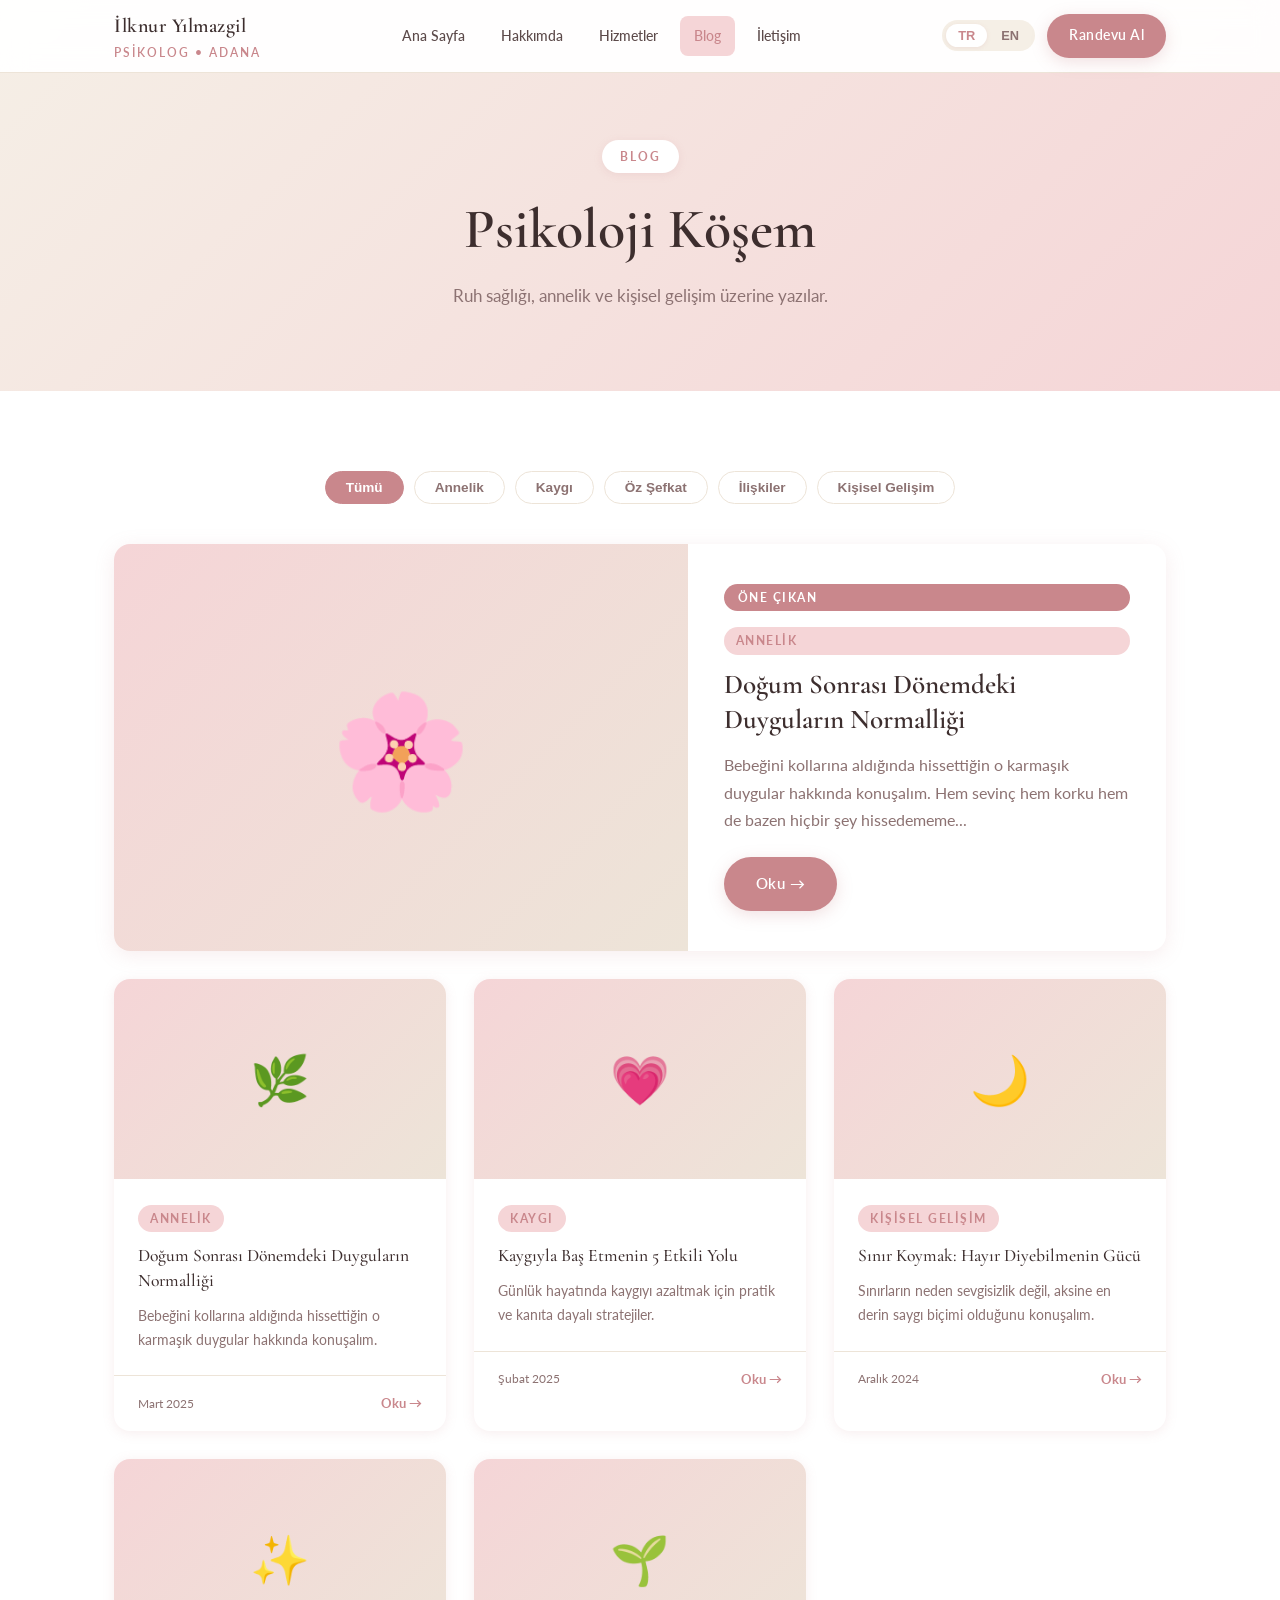
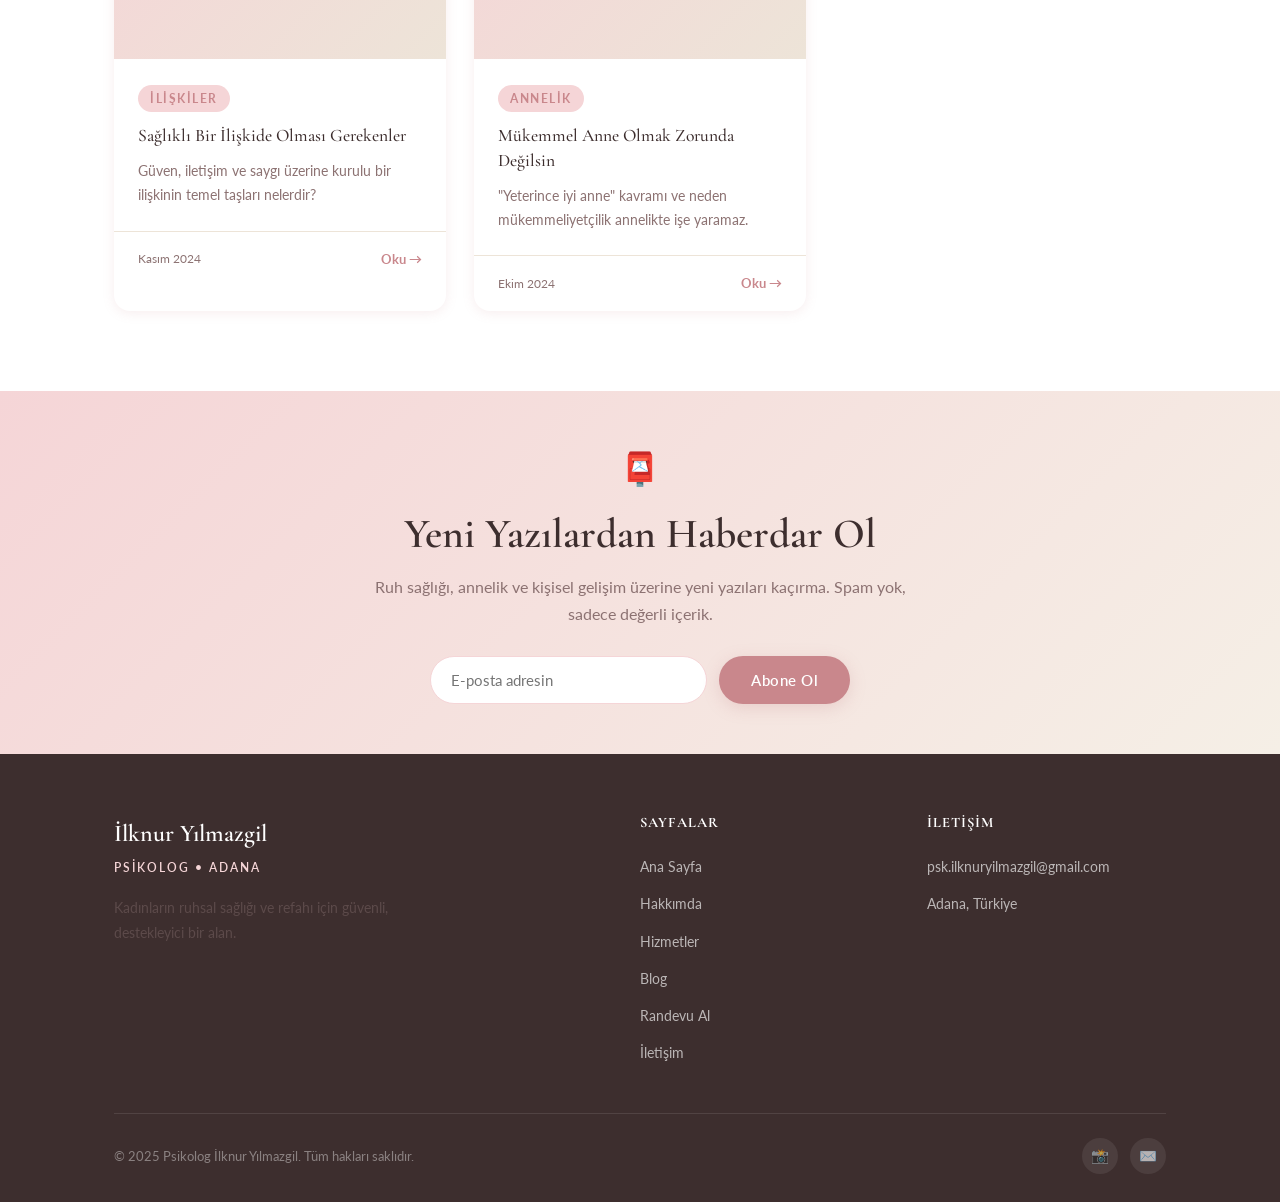
==== blog.html @ fe917eb7 "Initial commit: Psikolog İlknur Yılmazgil website" ====
<!DOCTYPE html>
<html lang="tr">
<head>
  <meta charset="UTF-8" />
  <meta name="viewport" content="width=device-width, initial-scale=1.0" />
  <title>Blog | Psikolog İlknur Yılmazgil</title>
  <meta name="description" content="Ruh sağlığı, annelik ve kişisel gelişim üzerine yazılar. Psikolog İlknur Yılmazgil'in blogu." />
  <link rel="preconnect" href="https://fonts.googleapis.com" />
  <link rel="preconnect" href="https://fonts.gstatic.com" crossorigin />
  <link href="https://fonts.googleapis.com/css2?family=Cormorant+Garamond:wght@400;500;600;700&family=Lato:wght@300;400;700&display=swap" rel="stylesheet" />
  <link rel="stylesheet" href="css/style.css" />
  <style>
    .blog-filters {
      display: flex;
      gap: 10px;
      flex-wrap: wrap;
      margin-bottom: 40px;
      justify-content: center;
    }
    .filter-btn {
      padding: 8px 20px;
      border-radius: 50px;
      border: 1.5px solid var(--cream-dark);
      background: var(--white);
      color: var(--text-light);
      font-size: 0.85rem;
      font-weight: 600;
      cursor: pointer;
      transition: var(--transition);
    }
    .filter-btn:hover, .filter-btn.active {
      background: var(--rose-dark);
      border-color: var(--rose-dark);
      color: var(--white);
    }
    .blog-full-grid {
      display: grid;
      grid-template-columns: repeat(3, 1fr);
      gap: 28px;
    }
    .blog-featured-card {
      grid-column: 1 / -1;
      display: grid;
      grid-template-columns: 1.2fr 1fr;
      background: var(--white);
      border-radius: var(--radius);
      overflow: hidden;
      box-shadow: 0 4px 20px var(--shadow);
      transition: var(--transition);
    }
    .blog-featured-card:hover { transform: translateY(-4px); box-shadow: 0 12px 36px var(--shadow-md); }
    .blog-featured-img {
      background: linear-gradient(135deg, var(--rose-light), var(--cream-dark));
      display: flex; align-items: center; justify-content: center;
      font-size: 7rem;
      min-height: 300px;
    }
    .blog-featured-body {
      padding: 40px 36px;
      display: flex; flex-direction: column; justify-content: center;
    }
    .featured-label {
      display: inline-block;
      background: var(--rose-dark);
      color: var(--white);
      font-size: 0.72rem;
      font-weight: 700;
      letter-spacing: 1.5px;
      text-transform: uppercase;
      padding: 4px 14px;
      border-radius: 50px;
      margin-bottom: 16px;
    }
    .blog-featured-body h2 { font-size: 1.7rem; margin-bottom: 14px; }
    .blog-featured-body p { color: var(--text-light); line-height: 1.7; margin-bottom: 24px; }
    .newsletter-section { background: linear-gradient(135deg, var(--rose-light), var(--cream)); }
    .newsletter-inner { text-align: center; max-width: 560px; margin: 0 auto; }
    .newsletter-inner h2 { margin-bottom: 12px; }
    .newsletter-inner p { color: var(--text-light); margin-bottom: 28px; }
    .newsletter-form { display: flex; gap: 12px; max-width: 420px; margin: 0 auto; }
    .newsletter-form input {
      flex: 1;
      padding: 14px 20px;
      border: 1.5px solid var(--rose-light);
      border-radius: 50px;
      font-family: var(--font-body);
      font-size: 0.95rem;
      outline: none;
      background: var(--white);
    }
    .newsletter-form input:focus { border-color: var(--rose-dark); }
    @media (max-width: 768px) {
      .blog-full-grid { grid-template-columns: 1fr; }
      .blog-featured-card { grid-template-columns: 1fr; }
      .blog-featured-img { min-height: 200px; }
      .newsletter-form { flex-direction: column; }
    }
  </style>
</head>
<body>

  <!-- NAVBAR -->
  <nav class="navbar">
    <div class="container">
      <div class="nav-inner">
        <a href="index.html" class="nav-logo">
          <span class="name">İlknur Yılmazgil</span>
          <span class="title" data-i18n="hero.tag">Psikolog • Adana</span>
        </a>
        <div class="nav-links">
          <a href="index.html" data-i18n="nav.home">Ana Sayfa</a>
          <a href="hakkimda.html" data-i18n="nav.about">Hakkımda</a>
          <a href="hizmetler.html" data-i18n="nav.services">Hizmetler</a>
          <a href="blog.html" data-i18n="nav.blog">Blog</a>
          <a href="iletisim.html" data-i18n="nav.contact">İletişim</a>
        </div>
        <div class="nav-right">
          <div class="lang-toggle">
            <button data-lang="tr" class="active">TR</button>
            <button data-lang="en">EN</button>
          </div>
          <a href="randevu.html" class="btn btn-primary" style="padding: 10px 22px; font-size: 0.85rem;" data-i18n="nav.appointment">Randevu Al</a>
          <button class="hamburger" aria-label="Menu">
            <span></span><span></span><span></span>
          </button>
        </div>
      </div>
    </div>
  </nav>

  <!-- PAGE HERO -->
  <section class="page-hero">
    <div class="container">
      <span class="tag" data-i18n="blog_section.tag">Blog</span>
      <h1 data-i18n="blog_section.h2">Psikoloji Köşem</h1>
      <p data-i18n="blog_section.p">Ruh sağlığı, annelik ve kişisel gelişim üzerine yazılar.</p>
    </div>
  </section>

  <!-- BLOG -->
  <section class="section" style="background: var(--white);">
    <div class="container">
      <!-- Filters -->
      <div class="blog-filters fade-in">
        <button class="filter-btn active">Tümü</button>
        <button class="filter-btn">Annelik</button>
        <button class="filter-btn">Kaygı</button>
        <button class="filter-btn">Öz Şefkat</button>
        <button class="filter-btn">İlişkiler</button>
        <button class="filter-btn">Kişisel Gelişim</button>
      </div>

      <div class="blog-full-grid">

        <!-- Featured post -->
        <div class="blog-featured-card fade-in">
          <div class="blog-featured-img">🌸</div>
          <div class="blog-featured-body">
            <span class="featured-label">Öne Çıkan</span>
            <span class="blog-card-tag" style="display:inline-block;background:var(--rose-light);color:var(--rose-dark);font-size:0.72rem;font-weight:700;letter-spacing:1.5px;text-transform:uppercase;padding:4px 12px;border-radius:50px;margin-bottom:12px;" data-blog-tag>Annelik</span>
            <h2 data-blog-title>Doğum Sonrası Dönemdeki Duyguların Normalliği</h2>
            <p data-blog-excerpt>Bebeğini kollarına aldığında hissettiğin o karmaşık duygular hakkında konuşalım. Hem sevinç hem korku hem de bazen hiçbir şey hissedememe...</p>
            <a href="#" class="btn btn-primary" style="align-self: flex-start;" data-i18n="blog_section.read_more">Oku →</a>
          </div>
        </div>

        <!-- Regular posts -->
        <div class="blog-card fade-in" data-blog-post="1">
          <div class="blog-card-img">🌿</div>
          <div class="blog-card-body">
            <span class="blog-card-tag" data-blog-tag>Kaygı</span>
            <h3 data-blog-title>Kaygıyla Baş Etmenin 5 Etkili Yolu</h3>
            <p data-blog-excerpt>Günlük hayatında kaygıyı azaltmak için pratik ve kanıta dayalı stratejiler.</p>
          </div>
          <div class="blog-card-footer">
            <span class="blog-date" data-blog-date>Şubat 2025</span>
            <a href="#" class="read-more" data-i18n="blog_section.read_more">Oku →</a>
          </div>
        </div>

        <div class="blog-card fade-in" data-blog-post="2">
          <div class="blog-card-img">💗</div>
          <div class="blog-card-body">
            <span class="blog-card-tag" data-blog-tag>Öz Şefkat</span>
            <h3 data-blog-title>Kendine İyi Bakmak Bencillik Değil</h3>
            <p data-blog-excerpt>Neden öz bakım lüks değil, zorunluluktur? Bunu birlikte düşünelim.</p>
          </div>
          <div class="blog-card-footer">
            <span class="blog-date" data-blog-date>Ocak 2025</span>
            <a href="#" class="read-more" data-i18n="blog_section.read_more">Oku →</a>
          </div>
        </div>

        <div class="blog-card fade-in">
          <div class="blog-card-img">🌙</div>
          <div class="blog-card-body">
            <span class="blog-card-tag">Kişisel Gelişim</span>
            <h3>Sınır Koymak: Hayır Diyebilmenin Gücü</h3>
            <p>Sınırların neden sevgisizlik değil, aksine en derin saygı biçimi olduğunu konuşalım.</p>
          </div>
          <div class="blog-card-footer">
            <span class="blog-date">Aralık 2024</span>
            <a href="#" class="read-more">Oku →</a>
          </div>
        </div>

        <div class="blog-card fade-in">
          <div class="blog-card-img">✨</div>
          <div class="blog-card-body">
            <span class="blog-card-tag">İlişkiler</span>
            <h3>Sağlıklı Bir İlişkide Olması Gerekenler</h3>
            <p>Güven, iletişim ve saygı üzerine kurulu bir ilişkinin temel taşları nelerdir?</p>
          </div>
          <div class="blog-card-footer">
            <span class="blog-date">Kasım 2024</span>
            <a href="#" class="read-more">Oku →</a>
          </div>
        </div>

        <div class="blog-card fade-in">
          <div class="blog-card-img">🌱</div>
          <div class="blog-card-body">
            <span class="blog-card-tag">Annelik</span>
            <h3>Mükemmel Anne Olmak Zorunda Değilsin</h3>
            <p>"Yeterince iyi anne" kavramı ve neden mükemmeliyetçilik annelikte işe yaramaz.</p>
          </div>
          <div class="blog-card-footer">
            <span class="blog-date">Ekim 2024</span>
            <a href="#" class="read-more">Oku →</a>
          </div>
        </div>

      </div>
    </div>
  </section>

  <!-- NEWSLETTER -->
  <section class="newsletter-section section-sm">
    <div class="container">
      <div class="newsletter-inner fade-in">
        <span style="font-size: 2rem;">📮</span>
        <h2 style="margin-top: 12px;">Yeni Yazılardan Haberdar Ol</h2>
        <p>Ruh sağlığı, annelik ve kişisel gelişim üzerine yeni yazıları kaçırma. Spam yok, sadece değerli içerik.</p>
        <form class="newsletter-form" onsubmit="return false;">
          <input type="email" placeholder="E-posta adresin" />
          <button type="submit" class="btn btn-primary">Abone Ol</button>
        </form>
      </div>
    </div>
  </section>

  <!-- FOOTER -->
  <footer>
    <div class="container">
      <div class="footer-inner">
        <div class="footer-brand">
          <div class="name">İlknur Yılmazgil</div>
          <div class="title" data-i18n="hero.tag">Psikolog • Adana</div>
          <p data-i18n="footer.desc">Kadınların ruhsal sağlığı ve refahı için güvenli, destekleyici bir alan.</p>
        </div>
        <div class="footer-col">
          <h4 data-i18n="footer.nav_title">Sayfalar</h4>
          <ul>
            <li><a href="index.html" data-i18n="nav.home">Ana Sayfa</a></li>
            <li><a href="hakkimda.html" data-i18n="nav.about">Hakkımda</a></li>
            <li><a href="hizmetler.html" data-i18n="nav.services">Hizmetler</a></li>
            <li><a href="blog.html" data-i18n="nav.blog">Blog</a></li>
            <li><a href="randevu.html" data-i18n="nav.appointment">Randevu Al</a></li>
            <li><a href="iletisim.html" data-i18n="nav.contact">İletişim</a></li>
          </ul>
        </div>
        <div class="footer-col">
          <h4 data-i18n="footer.contact_title">İletişim</h4>
          <ul>
            <li><a href="mailto:psk.ilknuryilmazgil@gmail.com">psk.ilknuryilmazgil@gmail.com</a></li>
            <li><a href="#">Adana, Türkiye</a></li>
          </ul>
        </div>
      </div>
      <div class="footer-bottom">
        <span data-i18n="footer.copy">© 2025 Psikolog İlknur Yılmazgil. Tüm hakları saklıdır.</span>
        <div class="social-links">
          <a href="#" class="social-link" aria-label="Instagram">📸</a>
          <a href="mailto:psk.ilknuryilmazgil@gmail.com" class="social-link" aria-label="Email">✉️</a>
        </div>
      </div>
    </div>
  </footer>

  <script src="js/main.js"></script>
  <script>
    // Filter buttons
    document.querySelectorAll('.filter-btn').forEach(btn => {
      btn.addEventListener('click', () => {
        document.querySelectorAll('.filter-btn').forEach(b => b.classList.remove('active'));
        btn.classList.add('active');
      });
    });
  </script>
</body>
</html>
---- css/style.css ----
/* ===== VARIABLES ===== */
:root {
  --rose: #E8B4B8;
  --rose-dark: #C9878C;
  --rose-light: #F5D5D7;
  --cream: #F5EFE6;
  --cream-dark: #EDE4D8;
  --white: #FFFFFF;
  --text: #5C4A4A;
  --text-light: #8C7272;
  --text-dark: #3D2E2E;
  --shadow: rgba(200, 135, 140, 0.15);
  --shadow-md: rgba(200, 135, 140, 0.25);
  --font-main: 'Cormorant Garamond', 'Georgia', serif;
  --font-body: 'Lato', 'Segoe UI', sans-serif;
  --radius: 16px;
  --radius-sm: 8px;
  --transition: all 0.3s ease;
}

/* ===== RESET ===== */
*, *::before, *::after { box-sizing: border-box; margin: 0; padding: 0; }
html { scroll-behavior: smooth; font-size: 16px; }
body {
  font-family: var(--font-body);
  color: var(--text);
  background: var(--white);
  line-height: 1.7;
}
img { max-width: 100%; display: block; }
a { text-decoration: none; color: inherit; }
ul { list-style: none; }

/* ===== TYPOGRAPHY ===== */
h1, h2, h3, h4 {
  font-family: var(--font-main);
  color: var(--text-dark);
  line-height: 1.3;
}
h1 { font-size: clamp(2.2rem, 5vw, 3.5rem); font-weight: 600; }
h2 { font-size: clamp(1.8rem, 3.5vw, 2.6rem); font-weight: 600; }
h3 { font-size: clamp(1.2rem, 2vw, 1.6rem); font-weight: 500; }
h4 { font-size: 1.1rem; font-weight: 500; }
p { font-size: 1rem; color: var(--text); }

/* ===== LAYOUT ===== */
.container { max-width: 1100px; margin: 0 auto; padding: 0 24px; }
.section { padding: 80px 0; }
.section-sm { padding: 50px 0; }

/* ===== BUTTONS ===== */
.btn {
  display: inline-block;
  padding: 14px 32px;
  border-radius: 50px;
  font-family: var(--font-body);
  font-size: 0.95rem;
  font-weight: 600;
  letter-spacing: 0.5px;
  cursor: pointer;
  transition: var(--transition);
  border: none;
}
.btn-primary {
  background: var(--rose-dark);
  color: var(--white);
  box-shadow: 0 4px 16px var(--shadow-md);
}
.btn-primary:hover {
  background: var(--text-dark);
  transform: translateY(-2px);
  box-shadow: 0 8px 24px var(--shadow-md);
}
.btn-outline {
  background: transparent;
  color: var(--rose-dark);
  border: 2px solid var(--rose-dark);
}
.btn-outline:hover {
  background: var(--rose-dark);
  color: var(--white);
  transform: translateY(-2px);
}

/* ===== SECTION HEADER ===== */
.section-header { text-align: center; margin-bottom: 56px; }
.section-header .tag {
  display: inline-block;
  background: var(--rose-light);
  color: var(--rose-dark);
  font-size: 0.8rem;
  font-weight: 700;
  letter-spacing: 2px;
  text-transform: uppercase;
  padding: 6px 18px;
  border-radius: 50px;
  margin-bottom: 16px;
}
.section-header h2 { margin-bottom: 16px; }
.section-header p { max-width: 580px; margin: 0 auto; color: var(--text-light); font-size: 1.05rem; }
.divider {
  width: 60px;
  height: 3px;
  background: linear-gradient(90deg, var(--rose), var(--rose-dark));
  border-radius: 2px;
  margin: 16px auto 0;
}

/* ===== NAVBAR ===== */
.navbar {
  position: fixed;
  top: 0; left: 0; right: 0;
  z-index: 1000;
  background: rgba(255, 255, 255, 0.95);
  backdrop-filter: blur(12px);
  -webkit-backdrop-filter: blur(12px);
  border-bottom: 1px solid var(--cream-dark);
  transition: var(--transition);
}
.navbar.scrolled {
  box-shadow: 0 2px 20px var(--shadow);
}
.nav-inner {
  display: flex;
  align-items: center;
  justify-content: space-between;
  height: 72px;
}
.nav-logo {
  display: flex;
  flex-direction: column;
}
.nav-logo .name {
  font-family: var(--font-main);
  font-size: 1.25rem;
  font-weight: 600;
  color: var(--text-dark);
  letter-spacing: 0.5px;
}
.nav-logo .title {
  font-size: 0.72rem;
  color: var(--rose-dark);
  letter-spacing: 2px;
  text-transform: uppercase;
  font-weight: 600;
}
.nav-links {
  display: flex;
  align-items: center;
  gap: 8px;
}
.nav-links a {
  padding: 8px 14px;
  font-size: 0.9rem;
  font-weight: 500;
  color: var(--text);
  border-radius: var(--radius-sm);
  transition: var(--transition);
}
.nav-links a:hover, .nav-links a.active {
  color: var(--rose-dark);
  background: var(--rose-light);
}
.nav-right {
  display: flex;
  align-items: center;
  gap: 12px;
}
.lang-toggle {
  display: flex;
  background: var(--cream);
  border-radius: 50px;
  padding: 4px;
  gap: 2px;
}
.lang-toggle button {
  background: none;
  border: none;
  padding: 4px 12px;
  border-radius: 50px;
  font-size: 0.8rem;
  font-weight: 700;
  cursor: pointer;
  color: var(--text-light);
  transition: var(--transition);
}
.lang-toggle button.active {
  background: var(--white);
  color: var(--rose-dark);
  box-shadow: 0 1px 4px var(--shadow);
}
.hamburger {
  display: none;
  flex-direction: column;
  gap: 5px;
  cursor: pointer;
  padding: 6px;
  background: none;
  border: none;
}
.hamburger span {
  display: block;
  width: 24px;
  height: 2px;
  background: var(--text);
  border-radius: 2px;
  transition: var(--transition);
}

/* ===== HERO ===== */
.hero {
  min-height: 100vh;
  background: linear-gradient(135deg, var(--cream) 0%, var(--white) 50%, var(--rose-light) 100%);
  display: flex;
  align-items: center;
  padding-top: 72px;
  position: relative;
  overflow: hidden;
}
.hero::before {
  content: '';
  position: absolute;
  top: -100px; right: -100px;
  width: 500px; height: 500px;
  background: radial-gradient(circle, var(--rose-light) 0%, transparent 70%);
  opacity: 0.5;
}
.hero::after {
  content: '';
  position: absolute;
  bottom: -80px; left: -80px;
  width: 350px; height: 350px;
  background: radial-gradient(circle, var(--cream-dark) 0%, transparent 70%);
  opacity: 0.6;
}
.hero-inner {
  display: grid;
  grid-template-columns: 1fr 1fr;
  gap: 60px;
  align-items: center;
  position: relative;
  z-index: 1;
  padding: 80px 0;
}
.hero-content { }
.hero-tag {
  display: inline-flex;
  align-items: center;
  gap: 8px;
  background: var(--white);
  border: 1px solid var(--rose-light);
  padding: 8px 18px;
  border-radius: 50px;
  font-size: 0.82rem;
  font-weight: 600;
  color: var(--rose-dark);
  margin-bottom: 24px;
  box-shadow: 0 2px 8px var(--shadow);
}
.hero-tag::before {
  content: '✦';
  font-size: 10px;
}
.hero h1 {
  margin-bottom: 20px;
  color: var(--text-dark);
}
.hero h1 span { color: var(--rose-dark); }
.hero p {
  font-size: 1.1rem;
  color: var(--text-light);
  margin-bottom: 36px;
  max-width: 480px;
  line-height: 1.8;
}
.hero-buttons { display: flex; gap: 16px; flex-wrap: wrap; }
.hero-stats {
  display: flex;
  gap: 32px;
  margin-top: 48px;
  padding-top: 32px;
  border-top: 1px solid var(--rose-light);
}
.stat { }
.stat-number {
  font-family: var(--font-main);
  font-size: 2rem;
  font-weight: 700;
  color: var(--rose-dark);
  line-height: 1;
}
.stat-label {
  font-size: 0.8rem;
  color: var(--text-light);
  margin-top: 4px;
}
.hero-image {
  position: relative;
}
.hero-image-frame {
  width: 100%;
  aspect-ratio: 4/5;
  background: linear-gradient(145deg, var(--rose-light), var(--cream-dark));
  border-radius: 40% 60% 60% 40% / 50% 40% 60% 50%;
  overflow: hidden;
  box-shadow: 0 20px 60px var(--shadow-md);
  position: relative;
}
.hero-image-frame img {
  width: 100%;
  height: 100%;
  object-fit: cover;
}
.hero-image-frame .placeholder-img {
  width: 100%;
  height: 100%;
  display: flex;
  align-items: center;
  justify-content: center;
  background: linear-gradient(145deg, var(--rose-light) 0%, var(--cream) 100%);
}
.hero-image-frame .placeholder-img span {
  font-size: 6rem;
  opacity: 0.4;
}
.hero-badge {
  position: absolute;
  bottom: 24px;
  left: -20px;
  background: var(--white);
  border-radius: var(--radius);
  padding: 16px 20px;
  box-shadow: 0 8px 32px var(--shadow-md);
  display: flex;
  align-items: center;
  gap: 12px;
  min-width: 200px;
}
.hero-badge-icon {
  width: 44px;
  height: 44px;
  background: var(--rose-light);
  border-radius: 50%;
  display: flex;
  align-items: center;
  justify-content: center;
  font-size: 1.3rem;
  flex-shrink: 0;
}
.hero-badge-text .label {
  font-size: 0.72rem;
  color: var(--text-light);
  text-transform: uppercase;
  letter-spacing: 1px;
}
.hero-badge-text .value {
  font-weight: 700;
  color: var(--text-dark);
  font-size: 0.9rem;
}

/* ===== ABOUT PREVIEW ===== */
.about-preview {
  background: var(--cream);
}
.about-preview-inner {
  display: grid;
  grid-template-columns: 1fr 1fr;
  gap: 80px;
  align-items: center;
}
.about-img-wrap {
  position: relative;
}
.about-img-main {
  width: 100%;
  aspect-ratio: 3/4;
  border-radius: 32px;
  overflow: hidden;
  background: linear-gradient(145deg, var(--rose-light), var(--cream-dark));
  box-shadow: 0 16px 48px var(--shadow-md);
}
.about-img-main img {
  width: 100%; height: 100%;
  object-fit: cover;
}
.about-img-main .placeholder-img {
  width: 100%; height: 100%;
  display: flex; align-items: center; justify-content: center;
  font-size: 5rem; opacity: 0.3;
}
.about-img-badge {
  position: absolute;
  top: 24px; right: -20px;
  background: var(--white);
  padding: 20px 24px;
  border-radius: var(--radius);
  box-shadow: 0 8px 32px var(--shadow-md);
  text-align: center;
}
.about-img-badge .number {
  font-family: var(--font-main);
  font-size: 2.2rem;
  font-weight: 700;
  color: var(--rose-dark);
  line-height: 1;
}
.about-img-badge .text {
  font-size: 0.78rem;
  color: var(--text-light);
  max-width: 80px;
  line-height: 1.3;
  margin-top: 4px;
}
.about-content .tag {
  display: inline-block;
  background: var(--rose-light);
  color: var(--rose-dark);
  font-size: 0.78rem;
  font-weight: 700;
  letter-spacing: 2px;
  text-transform: uppercase;
  padding: 6px 16px;
  border-radius: 50px;
  margin-bottom: 16px;
}
.about-content h2 { margin-bottom: 20px; }
.about-content p { color: var(--text-light); line-height: 1.9; margin-bottom: 16px; }
.about-values {
  display: grid;
  grid-template-columns: 1fr 1fr;
  gap: 16px;
  margin: 32px 0;
}
.value-item {
  display: flex;
  align-items: flex-start;
  gap: 12px;
}
.value-icon {
  width: 40px; height: 40px;
  background: var(--rose-light);
  border-radius: var(--radius-sm);
  display: flex; align-items: center; justify-content: center;
  font-size: 1.1rem;
  flex-shrink: 0;
}
.value-text .vtitle {
  font-weight: 700;
  font-size: 0.9rem;
  color: var(--text-dark);
}
.value-text .vdesc {
  font-size: 0.82rem;
  color: var(--text-light);
  margin-top: 2px;
}

/* ===== SERVICES ===== */
.services { background: var(--white); }
.services-grid {
  display: grid;
  grid-template-columns: repeat(3, 1fr);
  gap: 24px;
}
.service-card {
  background: var(--cream);
  border-radius: var(--radius);
  padding: 36px 28px;
  border: 1px solid transparent;
  transition: var(--transition);
  position: relative;
  overflow: hidden;
}
.service-card::before {
  content: '';
  position: absolute;
  top: 0; left: 0; right: 0;
  height: 4px;
  background: linear-gradient(90deg, var(--rose), var(--rose-dark));
  transform: scaleX(0);
  transition: var(--transition);
}
.service-card:hover {
  transform: translateY(-6px);
  box-shadow: 0 16px 48px var(--shadow-md);
  border-color: var(--rose-light);
  background: var(--white);
}
.service-card:hover::before { transform: scaleX(1); }
.service-icon {
  width: 60px; height: 60px;
  background: var(--rose-light);
  border-radius: var(--radius);
  display: flex; align-items: center; justify-content: center;
  font-size: 1.6rem;
  margin-bottom: 20px;
}
.service-card h3 { font-size: 1.25rem; margin-bottom: 12px; }
.service-card p { font-size: 0.9rem; color: var(--text-light); line-height: 1.7; }
.service-link {
  display: inline-flex;
  align-items: center;
  gap: 6px;
  color: var(--rose-dark);
  font-size: 0.88rem;
  font-weight: 700;
  margin-top: 20px;
  transition: var(--transition);
}
.service-link:hover { gap: 10px; }

/* ===== APPROACH ===== */
.approach {
  background: linear-gradient(135deg, var(--text-dark) 0%, #6B4E4E 100%);
  color: var(--white);
  position: relative;
  overflow: hidden;
}
.approach::before {
  content: '';
  position: absolute;
  top: 0; right: 0;
  width: 400px; height: 400px;
  background: radial-gradient(circle, rgba(232, 180, 184, 0.15) 0%, transparent 70%);
}
.approach .section-header .tag { background: rgba(232,180,184,0.2); color: var(--rose-light); }
.approach .section-header h2 { color: var(--white); }
.approach .section-header p { color: rgba(255,255,255,0.7); }
.approach .divider { background: linear-gradient(90deg, var(--rose-light), var(--rose)); }
.steps-grid {
  display: grid;
  grid-template-columns: repeat(4, 1fr);
  gap: 32px;
  position: relative;
  z-index: 1;
}
.step-item { text-align: center; }
.step-number {
  width: 64px; height: 64px;
  background: rgba(232,180,184,0.15);
  border: 2px solid rgba(232,180,184,0.3);
  border-radius: 50%;
  display: flex; align-items: center; justify-content: center;
  font-family: var(--font-main);
  font-size: 1.5rem;
  font-weight: 700;
  color: var(--rose-light);
  margin: 0 auto 20px;
}
.step-item h4 { color: var(--white); margin-bottom: 10px; font-size: 1rem; }
.step-item p { font-size: 0.88rem; color: rgba(255,255,255,0.65); line-height: 1.7; }

/* ===== BLOG ===== */
.blog { background: var(--cream); }
.blog-grid {
  display: grid;
  grid-template-columns: repeat(3, 1fr);
  gap: 28px;
}
.blog-card {
  background: var(--white);
  border-radius: var(--radius);
  overflow: hidden;
  transition: var(--transition);
  box-shadow: 0 2px 12px var(--shadow);
}
.blog-card:hover {
  transform: translateY(-4px);
  box-shadow: 0 12px 36px var(--shadow-md);
}
.blog-card-img {
  height: 200px;
  background: linear-gradient(135deg, var(--rose-light), var(--cream-dark));
  display: flex; align-items: center; justify-content: center;
  font-size: 3rem;
  overflow: hidden;
}
.blog-card-img img { width: 100%; height: 100%; object-fit: cover; }
.blog-card-body { padding: 24px; }
.blog-card-tag {
  display: inline-block;
  background: var(--rose-light);
  color: var(--rose-dark);
  font-size: 0.72rem;
  font-weight: 700;
  letter-spacing: 1.5px;
  text-transform: uppercase;
  padding: 4px 12px;
  border-radius: 50px;
  margin-bottom: 12px;
}
.blog-card h3 { font-size: 1.1rem; margin-bottom: 10px; line-height: 1.4; }
.blog-card p { font-size: 0.88rem; color: var(--text-light); line-height: 1.7; }
.blog-card-footer {
  padding: 16px 24px;
  border-top: 1px solid var(--cream-dark);
  display: flex;
  align-items: center;
  justify-content: space-between;
}
.blog-date { font-size: 0.78rem; color: var(--text-light); }
.read-more {
  font-size: 0.82rem;
  font-weight: 700;
  color: var(--rose-dark);
  display: flex; align-items: center; gap: 4px;
  transition: var(--transition);
}
.read-more:hover { gap: 8px; }

/* ===== CTA ===== */
.cta-section {
  background: var(--white);
  padding: 80px 0;
}
.cta-inner {
  background: linear-gradient(135deg, var(--rose-light) 0%, var(--cream) 100%);
  border-radius: 32px;
  padding: 64px 60px;
  text-align: center;
  position: relative;
  overflow: hidden;
}
.cta-inner::before {
  content: '✦';
  position: absolute;
  top: 20px; right: 40px;
  font-size: 4rem;
  color: var(--rose);
  opacity: 0.3;
}
.cta-inner::after {
  content: '✦';
  position: absolute;
  bottom: 20px; left: 40px;
  font-size: 2.5rem;
  color: var(--rose);
  opacity: 0.2;
}
.cta-inner .tag {
  display: inline-block;
  background: var(--white);
  color: var(--rose-dark);
  font-size: 0.78rem;
  font-weight: 700;
  letter-spacing: 2px;
  text-transform: uppercase;
  padding: 6px 18px;
  border-radius: 50px;
  margin-bottom: 20px;
}
.cta-inner h2 { margin-bottom: 16px; }
.cta-inner p { max-width: 520px; margin: 0 auto 36px; color: var(--text-light); font-size: 1.05rem; }
.cta-buttons { display: flex; gap: 16px; justify-content: center; flex-wrap: wrap; }

/* ===== CONTACT ===== */
.contact { background: var(--cream); }
.contact-inner {
  display: grid;
  grid-template-columns: 1fr 1.5fr;
  gap: 60px;
  align-items: start;
}
.contact-info h2 { margin-bottom: 16px; }
.contact-info p { color: var(--text-light); margin-bottom: 32px; line-height: 1.8; }
.contact-items { display: flex; flex-direction: column; gap: 20px; }
.contact-item {
  display: flex;
  align-items: center;
  gap: 16px;
}
.contact-item-icon {
  width: 48px; height: 48px;
  background: var(--rose-light);
  border-radius: var(--radius-sm);
  display: flex; align-items: center; justify-content: center;
  font-size: 1.2rem;
  flex-shrink: 0;
}
.contact-item-text .label {
  font-size: 0.75rem;
  text-transform: uppercase;
  letter-spacing: 1.5px;
  color: var(--text-light);
  font-weight: 600;
}
.contact-item-text .value {
  font-weight: 600;
  color: var(--text-dark);
  font-size: 0.95rem;
}
.contact-form {
  background: var(--white);
  border-radius: var(--radius);
  padding: 40px;
  box-shadow: 0 4px 24px var(--shadow);
}
.form-group { margin-bottom: 20px; }
.form-group label {
  display: block;
  font-size: 0.85rem;
  font-weight: 600;
  color: var(--text-dark);
  margin-bottom: 8px;
}
.form-group input,
.form-group textarea,
.form-group select {
  width: 100%;
  padding: 14px 18px;
  border: 1.5px solid var(--cream-dark);
  border-radius: var(--radius-sm);
  font-family: var(--font-body);
  font-size: 0.95rem;
  color: var(--text);
  background: var(--cream);
  transition: var(--transition);
  outline: none;
}
.form-group input:focus,
.form-group textarea:focus,
.form-group select:focus {
  border-color: var(--rose-dark);
  background: var(--white);
  box-shadow: 0 0 0 4px var(--rose-light);
}
.form-group textarea { resize: vertical; min-height: 120px; }
.form-row { display: grid; grid-template-columns: 1fr 1fr; gap: 16px; }

/* ===== FOOTER ===== */
footer {
  background: var(--text-dark);
  color: rgba(255,255,255,0.8);
  padding: 60px 0 28px;
}
.footer-inner {
  display: grid;
  grid-template-columns: 2fr 1fr 1fr;
  gap: 48px;
  margin-bottom: 48px;
}
.footer-brand .name {
  font-family: var(--font-main);
  font-size: 1.5rem;
  color: var(--white);
  font-weight: 600;
  margin-bottom: 4px;
}
.footer-brand .title {
  font-size: 0.75rem;
  color: var(--rose-light);
  letter-spacing: 2px;
  text-transform: uppercase;
  font-weight: 600;
  margin-bottom: 16px;
}
.footer-brand p { font-size: 0.88rem; line-height: 1.8; max-width: 280px; }
.footer-col h4 {
  color: var(--white);
  font-size: 0.9rem;
  font-weight: 700;
  letter-spacing: 1px;
  text-transform: uppercase;
  margin-bottom: 20px;
}
.footer-col ul { display: flex; flex-direction: column; gap: 10px; }
.footer-col ul li a {
  font-size: 0.88rem;
  color: rgba(255,255,255,0.65);
  transition: var(--transition);
}
.footer-col ul li a:hover { color: var(--rose-light); }
.footer-bottom {
  padding-top: 24px;
  border-top: 1px solid rgba(255,255,255,0.1);
  display: flex;
  align-items: center;
  justify-content: space-between;
  font-size: 0.82rem;
  color: rgba(255,255,255,0.4);
}
.social-links { display: flex; gap: 12px; }
.social-link {
  width: 36px; height: 36px;
  background: rgba(255,255,255,0.08);
  border-radius: 50%;
  display: flex; align-items: center; justify-content: center;
  font-size: 0.9rem;
  color: rgba(255,255,255,0.6);
  transition: var(--transition);
}
.social-link:hover {
  background: var(--rose-dark);
  color: var(--white);
}

/* ===== PAGE HERO ===== */
.page-hero {
  padding: 140px 0 80px;
  background: linear-gradient(135deg, var(--cream) 0%, var(--rose-light) 100%);
  text-align: center;
}
.page-hero .tag {
  display: inline-block;
  background: var(--white);
  color: var(--rose-dark);
  font-size: 0.78rem;
  font-weight: 700;
  letter-spacing: 2px;
  text-transform: uppercase;
  padding: 6px 18px;
  border-radius: 50px;
  margin-bottom: 20px;
  box-shadow: 0 2px 8px var(--shadow);
}
.page-hero h1 { margin-bottom: 16px; }
.page-hero p { max-width: 560px; margin: 0 auto; color: var(--text-light); font-size: 1.05rem; }

/* ===== SPECIALTIES ===== */
.specialties-grid {
  display: grid;
  grid-template-columns: repeat(3, 1fr);
  gap: 24px;
}
.specialty-card {
  background: var(--white);
  border: 1px solid var(--cream-dark);
  border-radius: var(--radius);
  padding: 32px 28px;
  transition: var(--transition);
}
.specialty-card:hover {
  border-color: var(--rose);
  box-shadow: 0 8px 32px var(--shadow);
  transform: translateY(-4px);
}
.specialty-icon {
  font-size: 2.5rem;
  margin-bottom: 16px;
}
.specialty-card h3 { margin-bottom: 10px; font-size: 1.1rem; }
.specialty-card p { font-size: 0.88rem; color: var(--text-light); line-height: 1.7; }

/* ===== APPOINTMENT PAGE ===== */
.calendly-section { background: var(--cream); }
.calendly-wrap {
  background: var(--white);
  border-radius: var(--radius);
  overflow: hidden;
  box-shadow: 0 4px 24px var(--shadow);
  min-height: 700px;
  display: flex;
  align-items: center;
  justify-content: center;
}
.calendly-placeholder {
  text-align: center;
  padding: 60px 40px;
}
.calendly-placeholder .icon { font-size: 4rem; margin-bottom: 20px; }
.calendly-placeholder h3 { margin-bottom: 12px; }
.calendly-placeholder p { color: var(--text-light); max-width: 400px; margin: 0 auto 28px; }

/* ===== BLOG PAGE ===== */
.blog-page { background: var(--white); }
.blog-page .blog-grid { grid-template-columns: repeat(2, 1fr); gap: 32px; }
.blog-featured {
  grid-column: 1 / -1;
}
.blog-featured .blog-card {
  display: grid;
  grid-template-columns: 1fr 1fr;
}
.blog-featured .blog-card-img { height: auto; min-height: 280px; }

/* ===== ANIMATIONS ===== */
@keyframes fadeInUp {
  from { opacity: 0; transform: translateY(30px); }
  to { opacity: 1; transform: translateY(0); }
}
.fade-in {
  opacity: 0;
  transform: translateY(30px);
  transition: opacity 0.6s ease, transform 0.6s ease;
}
.fade-in.visible {
  opacity: 1;
  transform: translateY(0);
}

/* ===== MOBILE NAV ===== */
@media (max-width: 768px) {
  .nav-links {
    position: fixed;
    top: 72px; left: 0; right: 0;
    background: var(--white);
    flex-direction: column;
    padding: 20px 24px;
    border-bottom: 1px solid var(--cream-dark);
    box-shadow: 0 8px 24px var(--shadow);
    transform: translateY(-120%);
    opacity: 0;
    transition: var(--transition);
    pointer-events: none;
    z-index: 999;
  }
  .nav-links.open {
    transform: translateY(0);
    opacity: 1;
    pointer-events: all;
  }
  .nav-links a { padding: 12px 16px; font-size: 1rem; }
  .hamburger { display: flex; }
  .hero-inner { grid-template-columns: 1fr; gap: 40px; text-align: center; }
  .hero-image { order: -1; max-width: 320px; margin: 0 auto; }
  .hero-badge { left: 0; right: 0; margin: 0 auto; width: fit-content; }
  .hero p { margin: 0 auto 36px; }
  .hero-buttons { justify-content: center; }
  .hero-stats { justify-content: center; }
  .about-preview-inner { grid-template-columns: 1fr; }
  .about-img-wrap { max-width: 400px; margin: 0 auto; }
  .services-grid { grid-template-columns: 1fr; }
  .steps-grid { grid-template-columns: 1fr 1fr; }
  .blog-grid { grid-template-columns: 1fr; }
  .contact-inner { grid-template-columns: 1fr; }
  .footer-inner { grid-template-columns: 1fr; gap: 32px; }
  .footer-bottom { flex-direction: column; gap: 12px; text-align: center; }
  .specialties-grid { grid-template-columns: 1fr 1fr; }
  .cta-inner { padding: 40px 24px; }
  .blog-featured .blog-card { grid-template-columns: 1fr; }
}
@media (max-width: 480px) {
  .steps-grid { grid-template-columns: 1fr; }
  .specialties-grid { grid-template-columns: 1fr; }
  .about-values { grid-template-columns: 1fr; }
  .form-row { grid-template-columns: 1fr; }
  .hero-stats { flex-direction: column; gap: 16px; }
}
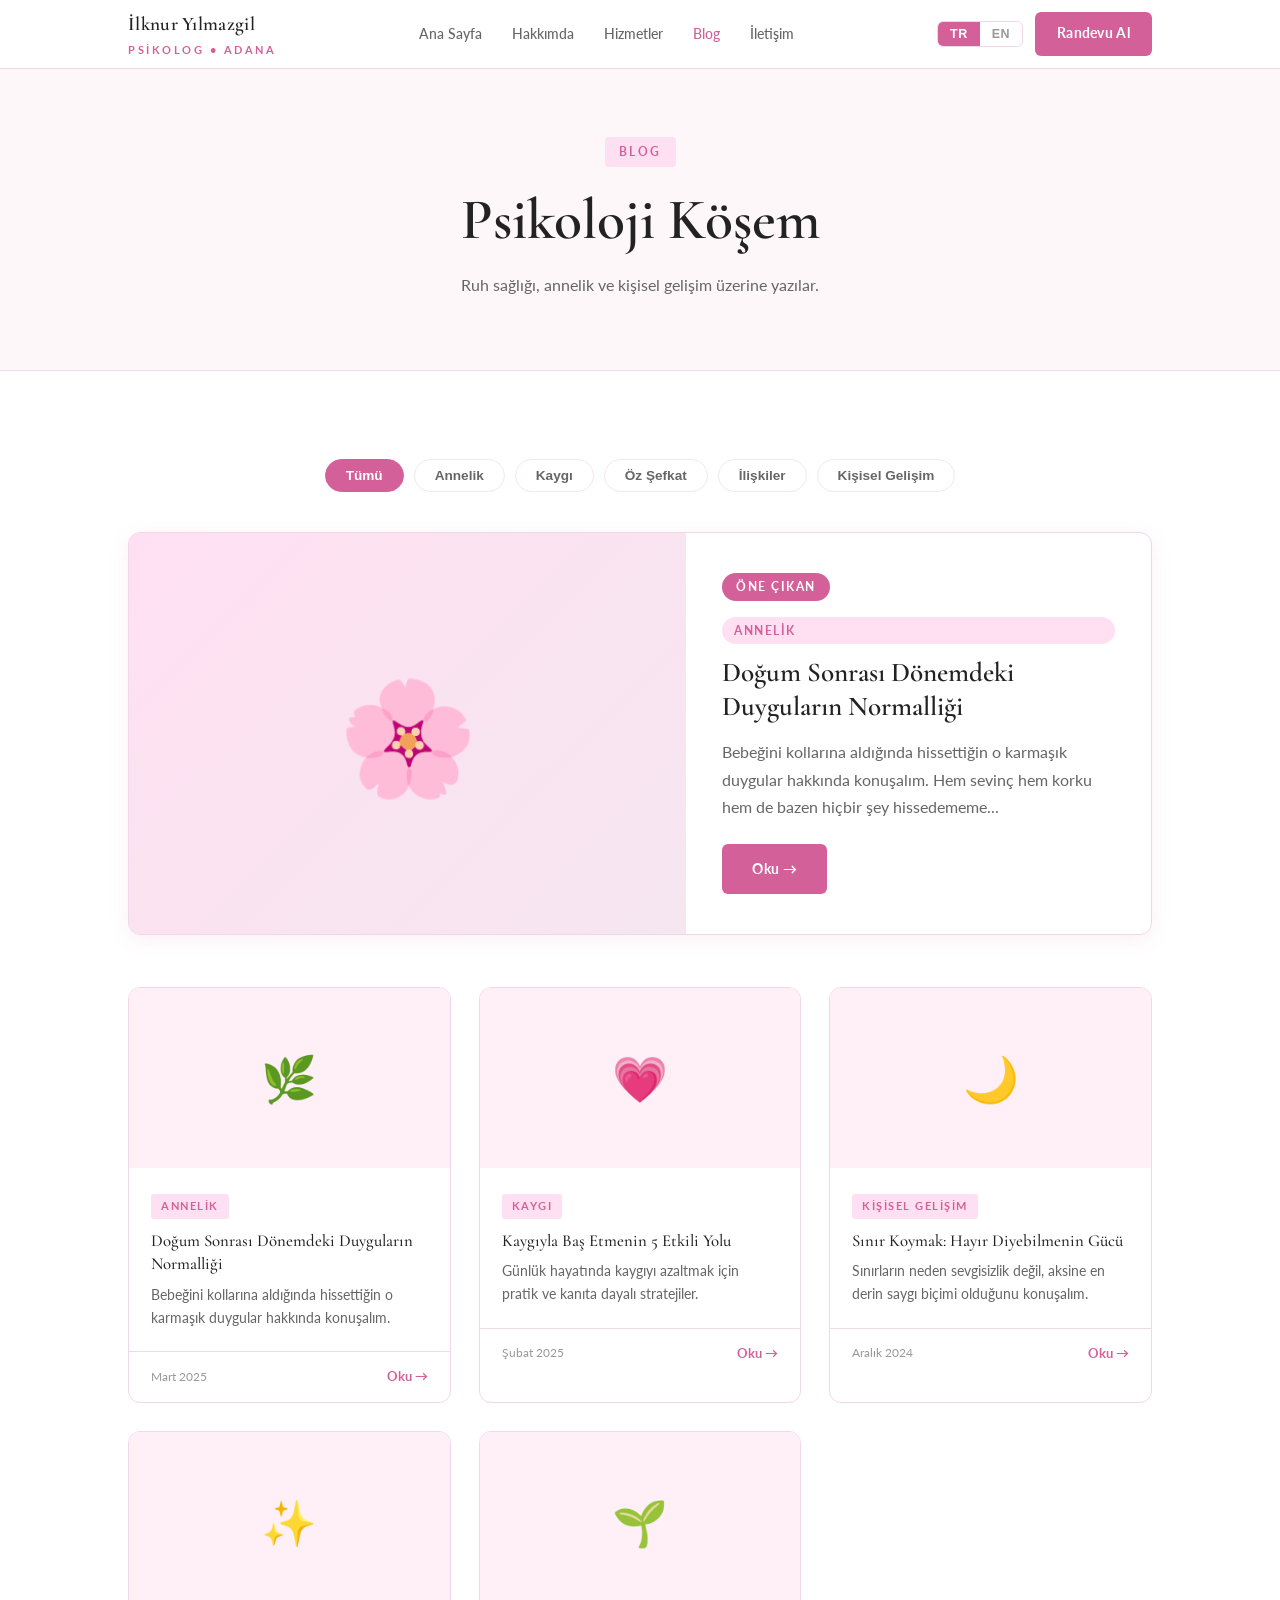
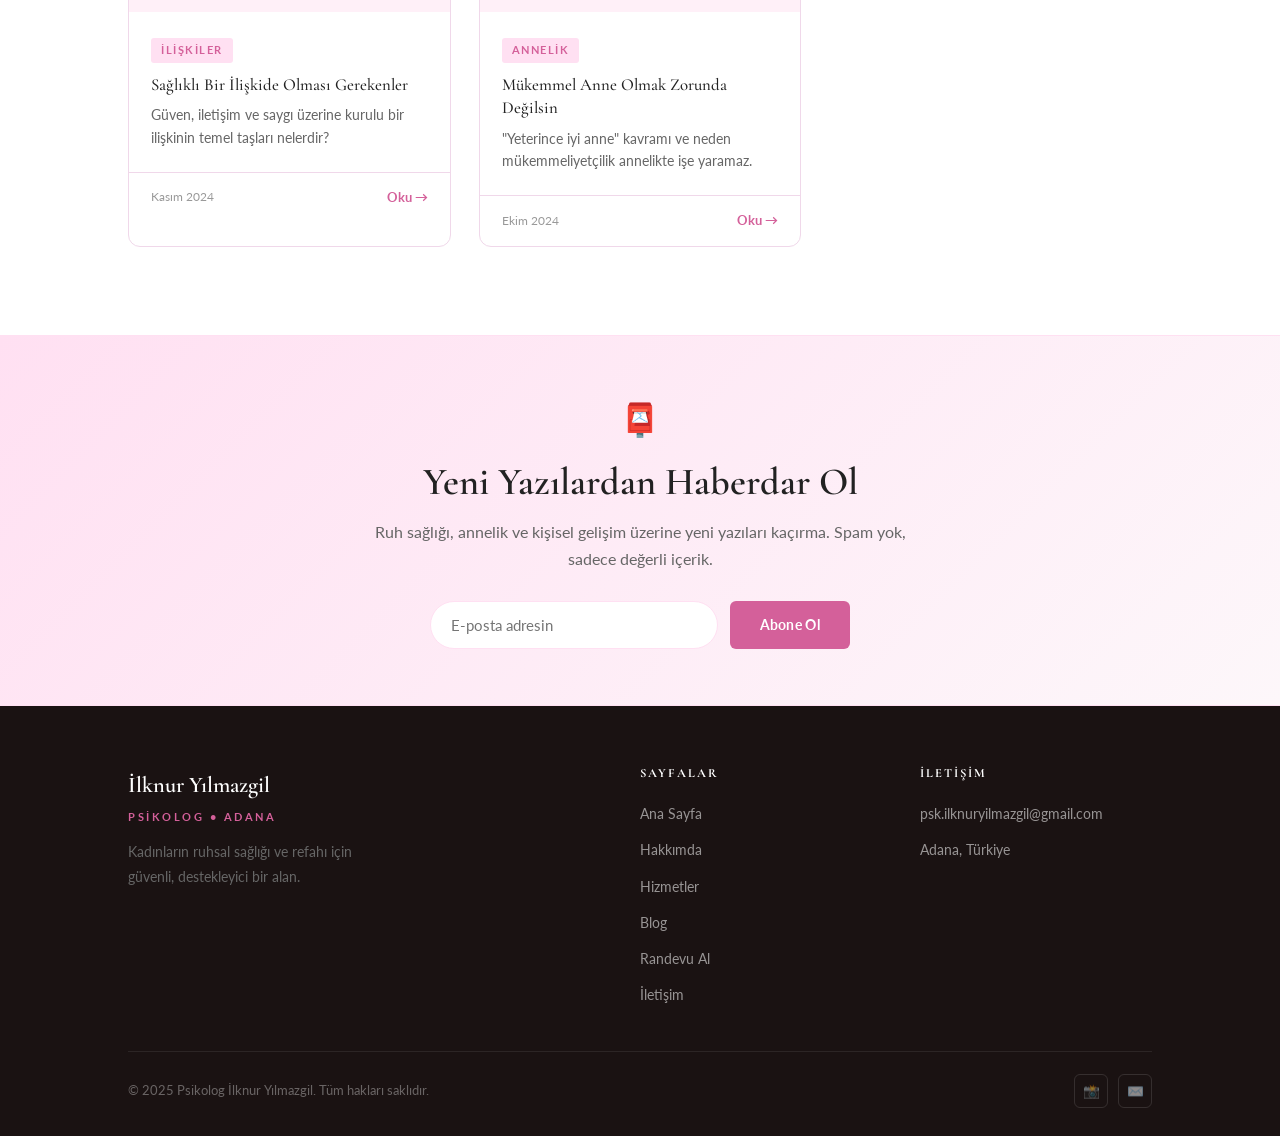
==== commit b6328c71: "Add SEO: meta tags, Open Graph, JSON-LD, sitemap, robots.txt" ====
--- a/blog.html
+++ b/blog.html
@@ -3,8 +3,22 @@
 <head>
   <meta charset="UTF-8" />
   <meta name="viewport" content="width=device-width, initial-scale=1.0" />
-  <title>Blog | Psikolog İlknur Yılmazgil</title>
-  <meta name="description" content="Ruh sağlığı, annelik ve kişisel gelişim üzerine yazılar. Psikolog İlknur Yılmazgil'in blogu." />
+  <title>Blog | Psikoloji Köşem - İlknur Yılmazgil</title>
+  <meta name="description" content="Ruh sağlığı, annelik, kaygı ve kişisel gelişim üzerine yazılar." />
+  <meta name="keywords" content="psikoloji blogu, ruh sağlığı yazıları, annelik, kaygı, kişisel gelişim, depresyon, İlknur Yılmazgil blog" />
+  <meta name="robots" content="index, follow" />
+  <link rel="canonical" href="https://ilknuryilmazgil.github.io/psikologilknuryilmazgil.com/blog.html" />
+  <!-- Open Graph -->
+  <meta property="og:type" content="website" />
+  <meta property="og:locale" content="tr_TR" />
+  <meta property="og:site_name" content="Psikolog İlknur Yılmazgil" />
+  <meta property="og:title" content="Blog | Psikoloji Köşem - İlknur Yılmazgil" />
+  <meta property="og:description" content="Ruh sağlığı, annelik, kaygı ve kişisel gelişim üzerine yazılar." />
+  <meta property="og:url" content="https://ilknuryilmazgil.github.io/psikologilknuryilmazgil.com/blog.html" />
+  <!-- Twitter Card -->
+  <meta name="twitter:card" content="summary" />
+  <meta name="twitter:title" content="Blog | Psikoloji Köşem - İlknur Yılmazgil" />
+  <meta name="twitter:description" content="Ruh sağlığı, annelik, kaygı ve kişisel gelişim üzerine yazılar." />
   <link rel="preconnect" href="https://fonts.googleapis.com" />
   <link rel="preconnect" href="https://fonts.gstatic.com" crossorigin />
   <link href="https://fonts.googleapis.com/css2?family=Cormorant+Garamond:wght@400;500;600;700&family=Lato:wght@300;400;700&display=swap" rel="stylesheet" />
--- a/css/style.css
+++ b/css/style.css
@@ -1,62 +1,55 @@
 /* ===== VARIABLES ===== */
 :root {
-  --rose: #E8B4B8;
-  --rose-dark: #C9878C;
-  --rose-light: #F5D5D7;
-  --cream: #F5EFE6;
-  --cream-dark: #EDE4D8;
+  --rose: #FFB3DE;
+  --rose-dark: #D4609A;
+  --rose-light: #FFE0F2;
+  --rose-bg: #FFF0F8;
+  --cream: #FDF7FA;
+  --cream-dark: #F5E6F0;
   --white: #FFFFFF;
-  --text: #5C4A4A;
-  --text-light: #8C7272;
-  --text-dark: #3D2E2E;
-  --shadow: rgba(200, 135, 140, 0.15);
-  --shadow-md: rgba(200, 135, 140, 0.25);
+  --text: #222222;
+  --text-light: #666666;
+  --text-muted: #999999;
+  --border: #F0D8EA;
+  --shadow: rgba(212, 96, 154, 0.10);
+  --shadow-md: rgba(212, 96, 154, 0.20);
   --font-main: 'Cormorant Garamond', 'Georgia', serif;
   --font-body: 'Lato', 'Segoe UI', sans-serif;
-  --radius: 16px;
-  --radius-sm: 8px;
-  --transition: all 0.3s ease;
+  --radius: 12px;
+  --radius-sm: 6px;
+  --transition: all 0.25s ease;
 }
 
 /* ===== RESET ===== */
 *, *::before, *::after { box-sizing: border-box; margin: 0; padding: 0; }
 html { scroll-behavior: smooth; font-size: 16px; }
-body {
-  font-family: var(--font-body);
-  color: var(--text);
-  background: var(--white);
-  line-height: 1.7;
-}
+body { font-family: var(--font-body); color: var(--text); background: var(--white); line-height: 1.7; }
 img { max-width: 100%; display: block; }
 a { text-decoration: none; color: inherit; }
 ul { list-style: none; }
 
 /* ===== TYPOGRAPHY ===== */
-h1, h2, h3, h4 {
-  font-family: var(--font-main);
-  color: var(--text-dark);
-  line-height: 1.3;
-}
-h1 { font-size: clamp(2.2rem, 5vw, 3.5rem); font-weight: 600; }
-h2 { font-size: clamp(1.8rem, 3.5vw, 2.6rem); font-weight: 600; }
-h3 { font-size: clamp(1.2rem, 2vw, 1.6rem); font-weight: 500; }
-h4 { font-size: 1.1rem; font-weight: 500; }
-p { font-size: 1rem; color: var(--text); }
+h1, h2, h3, h4 { font-family: var(--font-main); color: var(--text); line-height: 1.25; }
+h1 { font-size: clamp(2.4rem, 5vw, 3.6rem); font-weight: 600; }
+h2 { font-size: clamp(1.8rem, 3vw, 2.4rem); font-weight: 600; }
+h3 { font-size: clamp(1.15rem, 2vw, 1.4rem); font-weight: 500; }
+h4 { font-size: 1rem; font-weight: 600; }
+p { font-size: 1rem; color: var(--text-light); }
 
 /* ===== LAYOUT ===== */
-.container { max-width: 1100px; margin: 0 auto; padding: 0 24px; }
-.section { padding: 80px 0; }
-.section-sm { padding: 50px 0; }
+.container { max-width: 1080px; margin: 0 auto; padding: 0 28px; }
+.section { padding: 88px 0; }
+.section-sm { padding: 56px 0; }
 
 /* ===== BUTTONS ===== */
 .btn {
   display: inline-block;
-  padding: 14px 32px;
-  border-radius: 50px;
+  padding: 13px 30px;
+  border-radius: 6px;
   font-family: var(--font-body);
-  font-size: 0.95rem;
-  font-weight: 600;
-  letter-spacing: 0.5px;
+  font-size: 0.9rem;
+  font-weight: 700;
+  letter-spacing: 0.3px;
   cursor: pointer;
   transition: var(--transition);
   border: none;
@@ -64,22 +57,20 @@
 .btn-primary {
   background: var(--rose-dark);
   color: var(--white);
-  box-shadow: 0 4px 16px var(--shadow-md);
 }
 .btn-primary:hover {
-  background: var(--text-dark);
-  transform: translateY(-2px);
-  box-shadow: 0 8px 24px var(--shadow-md);
+  background: #B84888;
+  transform: translateY(-1px);
+  box-shadow: 0 6px 20px var(--shadow-md);
 }
 .btn-outline {
   background: transparent;
   color: var(--rose-dark);
-  border: 2px solid var(--rose-dark);
+  border: 1.5px solid var(--rose-dark);
 }
 .btn-outline:hover {
   background: var(--rose-dark);
   color: var(--white);
-  transform: translateY(-2px);
 }
 
 /* ===== SECTION HEADER ===== */
@@ -88,21 +79,20 @@
   display: inline-block;
   background: var(--rose-light);
   color: var(--rose-dark);
-  font-size: 0.8rem;
+  font-size: 0.72rem;
   font-weight: 700;
-  letter-spacing: 2px;
+  letter-spacing: 2.5px;
   text-transform: uppercase;
-  padding: 6px 18px;
-  border-radius: 50px;
+  padding: 5px 16px;
+  border-radius: 4px;
   margin-bottom: 16px;
 }
-.section-header h2 { margin-bottom: 16px; }
-.section-header p { max-width: 580px; margin: 0 auto; color: var(--text-light); font-size: 1.05rem; }
+.section-header h2 { margin-bottom: 12px; }
+.section-header p { max-width: 520px; margin: 0 auto; font-size: 1.05rem; }
 .divider {
-  width: 60px;
-  height: 3px;
-  background: linear-gradient(90deg, var(--rose), var(--rose-dark));
-  border-radius: 2px;
+  width: 40px;
+  height: 2px;
+  background: var(--rose);
   margin: 16px auto 0;
 }
 
@@ -111,83 +101,65 @@
   position: fixed;
   top: 0; left: 0; right: 0;
   z-index: 1000;
-  background: rgba(255, 255, 255, 0.95);
-  backdrop-filter: blur(12px);
-  -webkit-backdrop-filter: blur(12px);
-  border-bottom: 1px solid var(--cream-dark);
-  transition: var(--transition);
-}
-.navbar.scrolled {
-  box-shadow: 0 2px 20px var(--shadow);
-}
+  background: rgba(255,255,255,0.97);
+  backdrop-filter: blur(8px);
+  -webkit-backdrop-filter: blur(8px);
+  border-bottom: 1px solid var(--border);
+  transition: var(--transition);
+}
+.navbar.scrolled { box-shadow: 0 2px 16px var(--shadow); }
 .nav-inner {
   display: flex;
   align-items: center;
   justify-content: space-between;
-  height: 72px;
-}
-.nav-logo {
-  display: flex;
-  flex-direction: column;
-}
+  height: 68px;
+}
+.nav-logo { display: flex; flex-direction: column; }
 .nav-logo .name {
   font-family: var(--font-main);
-  font-size: 1.25rem;
+  font-size: 1.2rem;
   font-weight: 600;
-  color: var(--text-dark);
-  letter-spacing: 0.5px;
+  color: var(--text);
+  letter-spacing: 0.3px;
 }
 .nav-logo .title {
-  font-size: 0.72rem;
-  color: var(--rose-dark);
-  letter-spacing: 2px;
+  font-size: 0.68rem;
+  color: var(--rose-dark);
+  letter-spacing: 2.5px;
   text-transform: uppercase;
-  font-weight: 600;
-}
-.nav-links {
-  display: flex;
-  align-items: center;
-  gap: 8px;
-}
+  font-weight: 700;
+}
+.nav-links { display: flex; align-items: center; gap: 4px; }
 .nav-links a {
-  padding: 8px 14px;
-  font-size: 0.9rem;
+  padding: 7px 13px;
+  font-size: 0.88rem;
   font-weight: 500;
-  color: var(--text);
+  color: var(--text-light);
   border-radius: var(--radius-sm);
   transition: var(--transition);
 }
-.nav-links a:hover, .nav-links a.active {
-  color: var(--rose-dark);
-  background: var(--rose-light);
-}
-.nav-right {
-  display: flex;
-  align-items: center;
-  gap: 12px;
-}
+.nav-links a:hover, .nav-links a.active { color: var(--rose-dark); }
+.nav-right { display: flex; align-items: center; gap: 12px; }
 .lang-toggle {
   display: flex;
-  background: var(--cream);
-  border-radius: 50px;
-  padding: 4px;
-  gap: 2px;
+  border: 1.5px solid var(--border);
+  border-radius: 6px;
+  overflow: hidden;
 }
 .lang-toggle button {
   background: none;
   border: none;
-  padding: 4px 12px;
-  border-radius: 50px;
-  font-size: 0.8rem;
+  padding: 5px 12px;
+  font-size: 0.78rem;
   font-weight: 700;
   cursor: pointer;
-  color: var(--text-light);
-  transition: var(--transition);
+  color: var(--text-muted);
+  transition: var(--transition);
+  letter-spacing: 0.5px;
 }
 .lang-toggle button.active {
-  background: var(--white);
-  color: var(--rose-dark);
-  box-shadow: 0 1px 4px var(--shadow);
+  background: var(--rose-dark);
+  color: var(--white);
 }
 .hamburger {
   display: none;
@@ -200,7 +172,7 @@
 }
 .hamburger span {
   display: block;
-  width: 24px;
+  width: 22px;
   height: 2px;
   background: var(--text);
   border-radius: 2px;
@@ -210,78 +182,44 @@
 /* ===== HERO ===== */
 .hero {
   min-height: 100vh;
-  background: linear-gradient(135deg, var(--cream) 0%, var(--white) 50%, var(--rose-light) 100%);
+  background: var(--white);
   display: flex;
   align-items: center;
-  padding-top: 72px;
-  position: relative;
-  overflow: hidden;
-}
-.hero::before {
-  content: '';
-  position: absolute;
-  top: -100px; right: -100px;
-  width: 500px; height: 500px;
-  background: radial-gradient(circle, var(--rose-light) 0%, transparent 70%);
-  opacity: 0.5;
-}
-.hero::after {
-  content: '';
-  position: absolute;
-  bottom: -80px; left: -80px;
-  width: 350px; height: 350px;
-  background: radial-gradient(circle, var(--cream-dark) 0%, transparent 70%);
-  opacity: 0.6;
+  padding-top: 68px;
+  border-bottom: 1px solid var(--border);
 }
 .hero-inner {
   display: grid;
   grid-template-columns: 1fr 1fr;
-  gap: 60px;
+  gap: 72px;
   align-items: center;
-  position: relative;
-  z-index: 1;
-  padding: 80px 0;
-}
-.hero-content { }
+  padding: 72px 0;
+}
 .hero-tag {
   display: inline-flex;
   align-items: center;
   gap: 8px;
-  background: var(--white);
+  background: var(--rose-bg);
   border: 1px solid var(--rose-light);
-  padding: 8px 18px;
-  border-radius: 50px;
-  font-size: 0.82rem;
-  font-weight: 600;
+  padding: 6px 16px;
+  border-radius: 4px;
+  font-size: 0.78rem;
+  font-weight: 700;
   color: var(--rose-dark);
   margin-bottom: 24px;
-  box-shadow: 0 2px 8px var(--shadow);
-}
-.hero-tag::before {
-  content: '✦';
-  font-size: 10px;
-}
-.hero h1 {
-  margin-bottom: 20px;
-  color: var(--text-dark);
-}
+  letter-spacing: 1px;
+}
+.hero h1 { margin-bottom: 18px; }
 .hero h1 span { color: var(--rose-dark); }
-.hero p {
-  font-size: 1.1rem;
-  color: var(--text-light);
-  margin-bottom: 36px;
-  max-width: 480px;
-  line-height: 1.8;
-}
-.hero-buttons { display: flex; gap: 16px; flex-wrap: wrap; }
+.hero p { font-size: 1.05rem; color: var(--text-light); margin-bottom: 32px; max-width: 460px; line-height: 1.8; }
+.hero-buttons { display: flex; gap: 12px; flex-wrap: wrap; }
 .hero-stats {
   display: flex;
-  gap: 32px;
+  gap: 36px;
   margin-top: 48px;
   padding-top: 32px;
-  border-top: 1px solid var(--rose-light);
-}
-.stat { }
+  border-top: 1px solid var(--border);
+}
 .stat-number {
   font-family: var(--font-main);
   font-size: 2rem;
@@ -289,651 +227,437 @@
   color: var(--rose-dark);
   line-height: 1;
 }
-.stat-label {
-  font-size: 0.8rem;
-  color: var(--text-light);
-  margin-top: 4px;
-}
-.hero-image {
-  position: relative;
-}
+.stat-label { font-size: 0.78rem; color: var(--text-muted); margin-top: 4px; }
+.hero-image { position: relative; }
 .hero-image-frame {
   width: 100%;
   aspect-ratio: 4/5;
-  background: linear-gradient(145deg, var(--rose-light), var(--cream-dark));
-  border-radius: 40% 60% 60% 40% / 50% 40% 60% 50%;
+  background: var(--rose-bg);
+  border-radius: 12px;
   overflow: hidden;
-  box-shadow: 0 20px 60px var(--shadow-md);
-  position: relative;
-}
-.hero-image-frame img {
-  width: 100%;
-  height: 100%;
-  object-fit: cover;
-}
+  border: 1px solid var(--rose-light);
+}
+.hero-image-frame img { width: 100%; height: 100%; object-fit: cover; }
 .hero-image-frame .placeholder-img {
-  width: 100%;
-  height: 100%;
-  display: flex;
-  align-items: center;
-  justify-content: center;
-  background: linear-gradient(145deg, var(--rose-light) 0%, var(--cream) 100%);
-}
-.hero-image-frame .placeholder-img span {
-  font-size: 6rem;
-  opacity: 0.4;
+  width: 100%; height: 100%;
+  display: flex; align-items: center; justify-content: center;
+  font-size: 6rem; opacity: 0.25;
 }
 .hero-badge {
   position: absolute;
-  bottom: 24px;
-  left: -20px;
-  background: var(--white);
+  bottom: 20px; left: -16px;
+  background: var(--white);
+  border: 1px solid var(--border);
   border-radius: var(--radius);
-  padding: 16px 20px;
-  box-shadow: 0 8px 32px var(--shadow-md);
+  padding: 14px 18px;
+  box-shadow: 0 4px 20px var(--shadow);
   display: flex;
   align-items: center;
   gap: 12px;
-  min-width: 200px;
+  min-width: 190px;
 }
 .hero-badge-icon {
-  width: 44px;
-  height: 44px;
-  background: var(--rose-light);
-  border-radius: 50%;
-  display: flex;
-  align-items: center;
-  justify-content: center;
-  font-size: 1.3rem;
-  flex-shrink: 0;
-}
-.hero-badge-text .label {
-  font-size: 0.72rem;
-  color: var(--text-light);
-  text-transform: uppercase;
-  letter-spacing: 1px;
-}
-.hero-badge-text .value {
-  font-weight: 700;
-  color: var(--text-dark);
-  font-size: 0.9rem;
-}
+  width: 38px; height: 38px;
+  background: var(--rose-bg);
+  border-radius: 6px;
+  display: flex; align-items: center; justify-content: center;
+  font-size: 1.1rem; flex-shrink: 0;
+}
+.hero-badge-text .label { font-size: 0.7rem; color: var(--text-muted); text-transform: uppercase; letter-spacing: 1px; }
+.hero-badge-text .value { font-weight: 700; color: var(--text); font-size: 0.88rem; }
 
 /* ===== ABOUT PREVIEW ===== */
-.about-preview {
-  background: var(--cream);
-}
+.about-preview { background: var(--cream); }
 .about-preview-inner {
   display: grid;
   grid-template-columns: 1fr 1fr;
-  gap: 80px;
+  gap: 72px;
   align-items: center;
 }
-.about-img-wrap {
-  position: relative;
-}
+.about-img-wrap { position: relative; }
 .about-img-main {
   width: 100%;
   aspect-ratio: 3/4;
-  border-radius: 32px;
+  border-radius: 12px;
   overflow: hidden;
-  background: linear-gradient(145deg, var(--rose-light), var(--cream-dark));
-  box-shadow: 0 16px 48px var(--shadow-md);
-}
-.about-img-main img {
-  width: 100%; height: 100%;
-  object-fit: cover;
-}
+  background: var(--rose-bg);
+  border: 1px solid var(--rose-light);
+}
+.about-img-main img { width: 100%; height: 100%; object-fit: cover; }
 .about-img-main .placeholder-img {
   width: 100%; height: 100%;
   display: flex; align-items: center; justify-content: center;
-  font-size: 5rem; opacity: 0.3;
+  font-size: 5rem; opacity: 0.2;
 }
 .about-img-badge {
   position: absolute;
-  top: 24px; right: -20px;
-  background: var(--white);
-  padding: 20px 24px;
+  top: 20px; right: -16px;
+  background: var(--white);
+  border: 1px solid var(--border);
+  padding: 16px 20px;
   border-radius: var(--radius);
-  box-shadow: 0 8px 32px var(--shadow-md);
+  box-shadow: 0 4px 16px var(--shadow);
   text-align: center;
 }
 .about-img-badge .number {
   font-family: var(--font-main);
-  font-size: 2.2rem;
+  font-size: 2rem;
   font-weight: 700;
   color: var(--rose-dark);
   line-height: 1;
 }
-.about-img-badge .text {
-  font-size: 0.78rem;
-  color: var(--text-light);
-  max-width: 80px;
-  line-height: 1.3;
-  margin-top: 4px;
-}
+.about-img-badge .text { font-size: 0.72rem; color: var(--text-muted); max-width: 70px; line-height: 1.3; margin-top: 4px; }
 .about-content .tag {
   display: inline-block;
   background: var(--rose-light);
   color: var(--rose-dark);
-  font-size: 0.78rem;
-  font-weight: 700;
-  letter-spacing: 2px;
-  text-transform: uppercase;
-  padding: 6px 16px;
-  border-radius: 50px;
-  margin-bottom: 16px;
-}
-.about-content h2 { margin-bottom: 20px; }
-.about-content p { color: var(--text-light); line-height: 1.9; margin-bottom: 16px; }
-.about-values {
-  display: grid;
-  grid-template-columns: 1fr 1fr;
-  gap: 16px;
-  margin: 32px 0;
-}
-.value-item {
-  display: flex;
-  align-items: flex-start;
-  gap: 12px;
-}
+  font-size: 0.72rem; font-weight: 700; letter-spacing: 2.5px;
+  text-transform: uppercase; padding: 5px 14px; border-radius: 4px; margin-bottom: 16px;
+}
+.about-content h2 { margin-bottom: 18px; }
+.about-content p { line-height: 1.85; margin-bottom: 14px; }
+.about-values { display: grid; grid-template-columns: 1fr 1fr; gap: 14px; margin: 28px 0; }
+.value-item { display: flex; align-items: flex-start; gap: 12px; }
 .value-icon {
-  width: 40px; height: 40px;
+  width: 36px; height: 36px;
   background: var(--rose-light);
   border-radius: var(--radius-sm);
   display: flex; align-items: center; justify-content: center;
-  font-size: 1.1rem;
-  flex-shrink: 0;
-}
-.value-text .vtitle {
-  font-weight: 700;
-  font-size: 0.9rem;
-  color: var(--text-dark);
-}
-.value-text .vdesc {
-  font-size: 0.82rem;
-  color: var(--text-light);
-  margin-top: 2px;
-}
+  font-size: 1rem; flex-shrink: 0;
+}
+.value-text .vtitle { font-weight: 700; font-size: 0.88rem; color: var(--text); }
+.value-text .vdesc { font-size: 0.8rem; color: var(--text-muted); margin-top: 1px; }
 
 /* ===== SERVICES ===== */
 .services { background: var(--white); }
-.services-grid {
-  display: grid;
-  grid-template-columns: repeat(3, 1fr);
-  gap: 24px;
-}
+.services-grid { display: grid; grid-template-columns: repeat(3, 1fr); gap: 20px; }
 .service-card {
-  background: var(--cream);
+  background: var(--white);
+  border: 1px solid var(--border);
   border-radius: var(--radius);
-  padding: 36px 28px;
-  border: 1px solid transparent;
-  transition: var(--transition);
-  position: relative;
-  overflow: hidden;
-}
-.service-card::before {
-  content: '';
-  position: absolute;
-  top: 0; left: 0; right: 0;
-  height: 4px;
-  background: linear-gradient(90deg, var(--rose), var(--rose-dark));
-  transform: scaleX(0);
+  padding: 32px 24px;
   transition: var(--transition);
 }
 .service-card:hover {
-  transform: translateY(-6px);
-  box-shadow: 0 16px 48px var(--shadow-md);
-  border-color: var(--rose-light);
-  background: var(--white);
-}
-.service-card:hover::before { transform: scaleX(1); }
+  border-color: var(--rose-dark);
+  box-shadow: 0 8px 28px var(--shadow);
+  transform: translateY(-3px);
+}
 .service-icon {
-  width: 60px; height: 60px;
-  background: var(--rose-light);
-  border-radius: var(--radius);
-  display: flex; align-items: center; justify-content: center;
-  font-size: 1.6rem;
-  margin-bottom: 20px;
-}
-.service-card h3 { font-size: 1.25rem; margin-bottom: 12px; }
-.service-card p { font-size: 0.9rem; color: var(--text-light); line-height: 1.7; }
+  width: 52px; height: 52px;
+  background: var(--rose-bg);
+  border-radius: 8px;
+  display: flex; align-items: center; justify-content: center;
+  font-size: 1.4rem; margin-bottom: 18px;
+}
+.service-card h3 { font-size: 1.15rem; margin-bottom: 10px; color: var(--text); }
+.service-card p { font-size: 0.88rem; line-height: 1.7; }
 .service-link {
-  display: inline-flex;
-  align-items: center;
-  gap: 6px;
-  color: var(--rose-dark);
-  font-size: 0.88rem;
-  font-weight: 700;
-  margin-top: 20px;
-  transition: var(--transition);
-}
-.service-link:hover { gap: 10px; }
+  display: inline-flex; align-items: center; gap: 5px;
+  color: var(--rose-dark); font-size: 0.84rem; font-weight: 700; margin-top: 18px; transition: var(--transition);
+}
+.service-link:hover { gap: 9px; }
 
 /* ===== APPROACH ===== */
-.approach {
-  background: linear-gradient(135deg, var(--text-dark) 0%, #6B4E4E 100%);
-  color: var(--white);
-  position: relative;
-  overflow: hidden;
-}
-.approach::before {
-  content: '';
-  position: absolute;
-  top: 0; right: 0;
-  width: 400px; height: 400px;
-  background: radial-gradient(circle, rgba(232, 180, 184, 0.15) 0%, transparent 70%);
-}
-.approach .section-header .tag { background: rgba(232,180,184,0.2); color: var(--rose-light); }
+.approach { background: var(--text); }
+.approach .section-header .tag { background: rgba(200,96,106,0.2); color: var(--rose-light); }
 .approach .section-header h2 { color: var(--white); }
-.approach .section-header p { color: rgba(255,255,255,0.7); }
-.approach .divider { background: linear-gradient(90deg, var(--rose-light), var(--rose)); }
-.steps-grid {
-  display: grid;
-  grid-template-columns: repeat(4, 1fr);
-  gap: 32px;
-  position: relative;
-  z-index: 1;
-}
+.approach .section-header p { color: rgba(255,255,255,0.6); }
+.approach .divider { background: var(--rose); }
+.steps-grid { display: grid; grid-template-columns: repeat(4, 1fr); gap: 28px; }
 .step-item { text-align: center; }
 .step-number {
-  width: 64px; height: 64px;
-  background: rgba(232,180,184,0.15);
-  border: 2px solid rgba(232,180,184,0.3);
+  width: 56px; height: 56px;
+  border: 1.5px solid rgba(200,96,106,0.4);
   border-radius: 50%;
   display: flex; align-items: center; justify-content: center;
-  font-family: var(--font-main);
-  font-size: 1.5rem;
-  font-weight: 700;
-  color: var(--rose-light);
-  margin: 0 auto 20px;
-}
-.step-item h4 { color: var(--white); margin-bottom: 10px; font-size: 1rem; }
-.step-item p { font-size: 0.88rem; color: rgba(255,255,255,0.65); line-height: 1.7; }
+  font-family: var(--font-main); font-size: 1.4rem; font-weight: 700; color: var(--rose-dark);
+  margin: 0 auto 18px;
+}
+.step-item h4 { color: var(--white); margin-bottom: 8px; font-size: 0.95rem; }
+.step-item p { font-size: 0.85rem; color: rgba(255,255,255,0.55); line-height: 1.7; }
 
 /* ===== BLOG ===== */
 .blog { background: var(--cream); }
-.blog-grid {
-  display: grid;
-  grid-template-columns: repeat(3, 1fr);
-  gap: 28px;
-}
+.blog-grid { display: grid; grid-template-columns: repeat(3, 1fr); gap: 24px; }
 .blog-card {
   background: var(--white);
+  border: 1px solid var(--border);
   border-radius: var(--radius);
   overflow: hidden;
   transition: var(--transition);
-  box-shadow: 0 2px 12px var(--shadow);
-}
-.blog-card:hover {
-  transform: translateY(-4px);
-  box-shadow: 0 12px 36px var(--shadow-md);
-}
+}
+.blog-card:hover { border-color: var(--rose-light); box-shadow: 0 8px 28px var(--shadow); transform: translateY(-3px); }
 .blog-card-img {
-  height: 200px;
-  background: linear-gradient(135deg, var(--rose-light), var(--cream-dark));
-  display: flex; align-items: center; justify-content: center;
-  font-size: 3rem;
-  overflow: hidden;
+  height: 180px;
+  background: var(--rose-bg);
+  display: flex; align-items: center; justify-content: center;
+  font-size: 2.8rem;
 }
 .blog-card-img img { width: 100%; height: 100%; object-fit: cover; }
-.blog-card-body { padding: 24px; }
+.blog-card-body { padding: 22px; }
 .blog-card-tag {
   display: inline-block;
   background: var(--rose-light);
   color: var(--rose-dark);
-  font-size: 0.72rem;
-  font-weight: 700;
-  letter-spacing: 1.5px;
-  text-transform: uppercase;
-  padding: 4px 12px;
-  border-radius: 50px;
-  margin-bottom: 12px;
-}
-.blog-card h3 { font-size: 1.1rem; margin-bottom: 10px; line-height: 1.4; }
-.blog-card p { font-size: 0.88rem; color: var(--text-light); line-height: 1.7; }
+  font-size: 0.68rem; font-weight: 700; letter-spacing: 1.5px;
+  text-transform: uppercase; padding: 3px 10px; border-radius: 3px; margin-bottom: 10px;
+}
+.blog-card h3 { font-size: 1.05rem; margin-bottom: 8px; line-height: 1.4; color: var(--text); }
+.blog-card p { font-size: 0.86rem; line-height: 1.65; }
 .blog-card-footer {
-  padding: 16px 24px;
-  border-top: 1px solid var(--cream-dark);
-  display: flex;
-  align-items: center;
-  justify-content: space-between;
-}
-.blog-date { font-size: 0.78rem; color: var(--text-light); }
-.read-more {
-  font-size: 0.82rem;
-  font-weight: 700;
-  color: var(--rose-dark);
-  display: flex; align-items: center; gap: 4px;
-  transition: var(--transition);
-}
+  padding: 14px 22px;
+  border-top: 1px solid var(--border);
+  display: flex; align-items: center; justify-content: space-between;
+}
+.blog-date { font-size: 0.76rem; color: var(--text-muted); }
+.read-more { font-size: 0.8rem; font-weight: 700; color: var(--rose-dark); display: flex; align-items: center; gap: 4px; transition: var(--transition); }
 .read-more:hover { gap: 8px; }
 
 /* ===== CTA ===== */
-.cta-section {
-  background: var(--white);
-  padding: 80px 0;
-}
+.cta-section { background: var(--white); padding: 88px 0; }
 .cta-inner {
-  background: linear-gradient(135deg, var(--rose-light) 0%, var(--cream) 100%);
-  border-radius: 32px;
-  padding: 64px 60px;
+  background: var(--rose-bg);
+  border: 1px solid var(--rose-light);
+  border-radius: 16px;
+  padding: 64px 56px;
   text-align: center;
-  position: relative;
-  overflow: hidden;
-}
-.cta-inner::before {
-  content: '✦';
-  position: absolute;
-  top: 20px; right: 40px;
-  font-size: 4rem;
-  color: var(--rose);
-  opacity: 0.3;
-}
-.cta-inner::after {
-  content: '✦';
-  position: absolute;
-  bottom: 20px; left: 40px;
-  font-size: 2.5rem;
-  color: var(--rose);
-  opacity: 0.2;
 }
 .cta-inner .tag {
   display: inline-block;
-  background: var(--white);
-  color: var(--rose-dark);
-  font-size: 0.78rem;
-  font-weight: 700;
-  letter-spacing: 2px;
-  text-transform: uppercase;
-  padding: 6px 18px;
-  border-radius: 50px;
-  margin-bottom: 20px;
-}
-.cta-inner h2 { margin-bottom: 16px; }
-.cta-inner p { max-width: 520px; margin: 0 auto 36px; color: var(--text-light); font-size: 1.05rem; }
-.cta-buttons { display: flex; gap: 16px; justify-content: center; flex-wrap: wrap; }
+  background: var(--rose-light);
+  color: var(--rose-dark);
+  font-size: 0.72rem; font-weight: 700; letter-spacing: 2.5px;
+  text-transform: uppercase; padding: 5px 14px; border-radius: 4px; margin-bottom: 18px;
+}
+.cta-inner h2 { margin-bottom: 12px; }
+.cta-inner p { max-width: 480px; margin: 0 auto 32px; font-size: 1.02rem; }
+.cta-buttons { display: flex; gap: 12px; justify-content: center; flex-wrap: wrap; }
 
 /* ===== CONTACT ===== */
 .contact { background: var(--cream); }
-.contact-inner {
-  display: grid;
-  grid-template-columns: 1fr 1.5fr;
-  gap: 60px;
-  align-items: start;
-}
-.contact-info h2 { margin-bottom: 16px; }
-.contact-info p { color: var(--text-light); margin-bottom: 32px; line-height: 1.8; }
-.contact-items { display: flex; flex-direction: column; gap: 20px; }
-.contact-item {
-  display: flex;
-  align-items: center;
-  gap: 16px;
-}
+.contact-inner { display: grid; grid-template-columns: 1fr 1.5fr; gap: 56px; align-items: start; }
+.contact-items { display: flex; flex-direction: column; gap: 18px; }
+.contact-item { display: flex; align-items: center; gap: 14px; }
 .contact-item-icon {
-  width: 48px; height: 48px;
+  width: 44px; height: 44px;
   background: var(--rose-light);
-  border-radius: var(--radius-sm);
-  display: flex; align-items: center; justify-content: center;
-  font-size: 1.2rem;
-  flex-shrink: 0;
-}
-.contact-item-text .label {
-  font-size: 0.75rem;
-  text-transform: uppercase;
-  letter-spacing: 1.5px;
-  color: var(--text-light);
-  font-weight: 600;
-}
-.contact-item-text .value {
-  font-weight: 600;
-  color: var(--text-dark);
-  font-size: 0.95rem;
-}
+  border-radius: 8px;
+  display: flex; align-items: center; justify-content: center;
+  font-size: 1.1rem; flex-shrink: 0;
+}
+.contact-item-text .label { font-size: 0.7rem; text-transform: uppercase; letter-spacing: 1.5px; color: var(--text-muted); font-weight: 700; }
+.contact-item-text .value { font-weight: 700; color: var(--text); font-size: 0.92rem; }
 .contact-form {
   background: var(--white);
+  border: 1px solid var(--border);
   border-radius: var(--radius);
-  padding: 40px;
-  box-shadow: 0 4px 24px var(--shadow);
-}
-.form-group { margin-bottom: 20px; }
-.form-group label {
-  display: block;
-  font-size: 0.85rem;
-  font-weight: 600;
-  color: var(--text-dark);
-  margin-bottom: 8px;
-}
+  padding: 36px;
+}
+.form-group { margin-bottom: 18px; }
+.form-group label { display: block; font-size: 0.82rem; font-weight: 700; color: var(--text); margin-bottom: 7px; }
 .form-group input,
 .form-group textarea,
 .form-group select {
   width: 100%;
-  padding: 14px 18px;
-  border: 1.5px solid var(--cream-dark);
+  padding: 12px 16px;
+  border: 1.5px solid var(--border);
   border-radius: var(--radius-sm);
-  font-family: var(--font-body);
-  font-size: 0.95rem;
-  color: var(--text);
-  background: var(--cream);
-  transition: var(--transition);
-  outline: none;
+  font-family: var(--font-body); font-size: 0.92rem; color: var(--text);
+  background: var(--white); transition: var(--transition); outline: none;
 }
 .form-group input:focus,
 .form-group textarea:focus,
-.form-group select:focus {
-  border-color: var(--rose-dark);
-  background: var(--white);
-  box-shadow: 0 0 0 4px var(--rose-light);
-}
-.form-group textarea { resize: vertical; min-height: 120px; }
-.form-row { display: grid; grid-template-columns: 1fr 1fr; gap: 16px; }
+.form-group select:focus { border-color: var(--rose-dark); box-shadow: 0 0 0 3px var(--rose-light); }
+.form-group textarea { resize: vertical; min-height: 110px; }
+.form-row { display: grid; grid-template-columns: 1fr 1fr; gap: 14px; }
 
 /* ===== FOOTER ===== */
-footer {
-  background: var(--text-dark);
-  color: rgba(255,255,255,0.8);
-  padding: 60px 0 28px;
-}
-.footer-inner {
-  display: grid;
-  grid-template-columns: 2fr 1fr 1fr;
-  gap: 48px;
-  margin-bottom: 48px;
-}
-.footer-brand .name {
-  font-family: var(--font-main);
-  font-size: 1.5rem;
-  color: var(--white);
-  font-weight: 600;
-  margin-bottom: 4px;
-}
-.footer-brand .title {
-  font-size: 0.75rem;
-  color: var(--rose-light);
-  letter-spacing: 2px;
-  text-transform: uppercase;
-  font-weight: 600;
-  margin-bottom: 16px;
-}
-.footer-brand p { font-size: 0.88rem; line-height: 1.8; max-width: 280px; }
-.footer-col h4 {
-  color: var(--white);
-  font-size: 0.9rem;
-  font-weight: 700;
-  letter-spacing: 1px;
-  text-transform: uppercase;
-  margin-bottom: 20px;
-}
-.footer-col ul { display: flex; flex-direction: column; gap: 10px; }
-.footer-col ul li a {
-  font-size: 0.88rem;
-  color: rgba(255,255,255,0.65);
-  transition: var(--transition);
-}
-.footer-col ul li a:hover { color: var(--rose-light); }
+footer { background: #1A1212; color: rgba(255,255,255,0.75); padding: 60px 0 28px; }
+.footer-inner { display: grid; grid-template-columns: 2fr 1fr 1fr; gap: 48px; margin-bottom: 44px; }
+.footer-brand .name { font-family: var(--font-main); font-size: 1.4rem; color: var(--white); font-weight: 600; margin-bottom: 4px; }
+.footer-brand .title { font-size: 0.68rem; color: var(--rose-dark); letter-spacing: 2.5px; text-transform: uppercase; font-weight: 700; margin-bottom: 14px; }
+.footer-brand p { font-size: 0.86rem; line-height: 1.8; max-width: 260px; }
+.footer-col h4 { color: var(--white); font-size: 0.78rem; font-weight: 700; letter-spacing: 2px; text-transform: uppercase; margin-bottom: 18px; }
+.footer-col ul { display: flex; flex-direction: column; gap: 9px; }
+.footer-col ul li a { font-size: 0.86rem; color: rgba(255,255,255,0.55); transition: var(--transition); }
+.footer-col ul li a:hover { color: var(--rose-dark); }
 .footer-bottom {
-  padding-top: 24px;
-  border-top: 1px solid rgba(255,255,255,0.1);
-  display: flex;
-  align-items: center;
-  justify-content: space-between;
-  font-size: 0.82rem;
-  color: rgba(255,255,255,0.4);
-}
-.social-links { display: flex; gap: 12px; }
+  padding-top: 22px;
+  border-top: 1px solid rgba(255,255,255,0.08);
+  display: flex; align-items: center; justify-content: space-between;
+  font-size: 0.8rem; color: rgba(255,255,255,0.35);
+}
+.social-links { display: flex; gap: 10px; }
 .social-link {
-  width: 36px; height: 36px;
-  background: rgba(255,255,255,0.08);
-  border-radius: 50%;
-  display: flex; align-items: center; justify-content: center;
-  font-size: 0.9rem;
-  color: rgba(255,255,255,0.6);
-  transition: var(--transition);
-}
-.social-link:hover {
-  background: var(--rose-dark);
-  color: var(--white);
-}
+  width: 34px; height: 34px;
+  border: 1px solid rgba(255,255,255,0.12);
+  border-radius: 6px;
+  display: flex; align-items: center; justify-content: center;
+  font-size: 0.85rem; color: rgba(255,255,255,0.5); transition: var(--transition);
+}
+.social-link:hover { border-color: var(--rose-dark); color: var(--rose-dark); }
 
 /* ===== PAGE HERO ===== */
 .page-hero {
-  padding: 140px 0 80px;
-  background: linear-gradient(135deg, var(--cream) 0%, var(--rose-light) 100%);
+  padding: 136px 0 72px;
+  background: var(--cream);
   text-align: center;
+  border-bottom: 1px solid var(--border);
 }
 .page-hero .tag {
   display: inline-block;
-  background: var(--white);
-  color: var(--rose-dark);
-  font-size: 0.78rem;
-  font-weight: 700;
-  letter-spacing: 2px;
-  text-transform: uppercase;
-  padding: 6px 18px;
-  border-radius: 50px;
-  margin-bottom: 20px;
-  box-shadow: 0 2px 8px var(--shadow);
-}
-.page-hero h1 { margin-bottom: 16px; }
-.page-hero p { max-width: 560px; margin: 0 auto; color: var(--text-light); font-size: 1.05rem; }
+  background: var(--rose-light);
+  color: var(--rose-dark);
+  font-size: 0.72rem; font-weight: 700; letter-spacing: 2.5px;
+  text-transform: uppercase; padding: 5px 14px; border-radius: 4px; margin-bottom: 18px;
+}
+.page-hero h1 { margin-bottom: 14px; }
+.page-hero p { max-width: 520px; margin: 0 auto; font-size: 1.02rem; }
 
 /* ===== SPECIALTIES ===== */
-.specialties-grid {
+.specialties-grid { display: grid; grid-template-columns: repeat(3, 1fr); gap: 20px; }
+.specialty-card {
+  background: var(--white);
+  border: 1px solid var(--border);
+  border-radius: var(--radius);
+  padding: 28px 24px;
+  transition: var(--transition);
+}
+.specialty-card:hover { border-color: var(--rose-dark); box-shadow: 0 6px 24px var(--shadow); transform: translateY(-2px); }
+.specialty-icon { font-size: 2rem; margin-bottom: 14px; }
+.specialty-card h3 { margin-bottom: 8px; font-size: 1.05rem; color: var(--text); }
+.specialty-card p { font-size: 0.86rem; line-height: 1.7; }
+
+/* ===== APPOINTMENT PAGE ===== */
+.appointment-grid { display: grid; grid-template-columns: 1fr 2fr; gap: 40px; align-items: start; }
+.info-card { background: var(--white); border: 1px solid var(--border); border-radius: var(--radius); padding: 22px; margin-bottom: 14px; }
+.info-card-icon { font-size: 1.6rem; margin-bottom: 10px; }
+.info-card h4 { margin-bottom: 5px; }
+.info-card p { font-size: 0.86rem; line-height: 1.6; }
+.calendly-container { background: var(--white); border: 1px solid var(--border); border-radius: var(--radius); overflow: hidden; min-height: 650px; display: flex; align-items: center; justify-content: center; }
+.calendly-placeholder { text-align: center; padding: 56px 36px; }
+.calendly-placeholder .big-icon { font-size: 4rem; margin-bottom: 20px; }
+.calendly-placeholder h3 { margin-bottom: 10px; }
+.calendly-placeholder p { max-width: 380px; margin: 0 auto 24px; }
+.calendly-placeholder .note { font-size: 0.8rem; color: var(--rose-dark); background: var(--rose-light); padding: 8px 18px; border-radius: 4px; display: inline-block; margin: 16px 0 24px; }
+
+/* ===== BLOG PAGE ===== */
+.blog-filters { display: flex; gap: 8px; flex-wrap: wrap; margin-bottom: 36px; justify-content: center; }
+.filter-btn {
+  padding: 7px 18px;
+  border-radius: 4px;
+  border: 1.5px solid var(--border);
+  background: var(--white);
+  color: var(--text-light);
+  font-size: 0.82rem; font-weight: 600;
+  cursor: pointer; transition: var(--transition);
+}
+.filter-btn:hover, .filter-btn.active { background: var(--rose-dark); border-color: var(--rose-dark); color: var(--white); }
+.blog-featured-card {
   display: grid;
-  grid-template-columns: repeat(3, 1fr);
-  gap: 24px;
-}
-.specialty-card {
-  background: var(--white);
-  border: 1px solid var(--cream-dark);
-  border-radius: var(--radius);
-  padding: 32px 28px;
-  transition: var(--transition);
-}
-.specialty-card:hover {
-  border-color: var(--rose);
-  box-shadow: 0 8px 32px var(--shadow);
-  transform: translateY(-4px);
-}
-.specialty-icon {
-  font-size: 2.5rem;
-  margin-bottom: 16px;
-}
-.specialty-card h3 { margin-bottom: 10px; font-size: 1.1rem; }
-.specialty-card p { font-size: 0.88rem; color: var(--text-light); line-height: 1.7; }
-
-/* ===== APPOINTMENT PAGE ===== */
-.calendly-section { background: var(--cream); }
-.calendly-wrap {
-  background: var(--white);
+  grid-template-columns: 1.2fr 1fr;
+  background: var(--white);
+  border: 1px solid var(--border);
   border-radius: var(--radius);
   overflow: hidden;
-  box-shadow: 0 4px 24px var(--shadow);
-  min-height: 700px;
-  display: flex;
-  align-items: center;
-  justify-content: center;
-}
-.calendly-placeholder {
-  text-align: center;
-  padding: 60px 40px;
-}
-.calendly-placeholder .icon { font-size: 4rem; margin-bottom: 20px; }
-.calendly-placeholder h3 { margin-bottom: 12px; }
-.calendly-placeholder p { color: var(--text-light); max-width: 400px; margin: 0 auto 28px; }
-
-/* ===== BLOG PAGE ===== */
-.blog-page { background: var(--white); }
-.blog-page .blog-grid { grid-template-columns: repeat(2, 1fr); gap: 32px; }
-.blog-featured {
-  grid-column: 1 / -1;
-}
-.blog-featured .blog-card {
-  display: grid;
-  grid-template-columns: 1fr 1fr;
-}
-.blog-featured .blog-card-img { height: auto; min-height: 280px; }
+  transition: var(--transition);
+  margin-bottom: 24px;
+}
+.blog-featured-card:hover { border-color: var(--rose-light); box-shadow: 0 8px 28px var(--shadow); }
+.blog-featured-img { background: var(--rose-bg); display: flex; align-items: center; justify-content: center; font-size: 6rem; min-height: 280px; }
+.blog-featured-body { padding: 36px 32px; display: flex; flex-direction: column; justify-content: center; }
+.featured-label { display: inline-block; background: var(--rose-dark); color: var(--white); font-size: 0.68rem; font-weight: 700; letter-spacing: 1.5px; text-transform: uppercase; padding: 3px 12px; border-radius: 3px; margin-bottom: 14px; align-self: flex-start; }
+.blog-featured-body h2 { font-size: 1.6rem; margin-bottom: 12px; }
+.blog-featured-body p { margin-bottom: 22px; }
+
+/* ===== NEWSLETTER ===== */
+.newsletter-section { background: var(--rose-bg); border-top: 1px solid var(--rose-light); border-bottom: 1px solid var(--rose-light); }
+.newsletter-inner { text-align: center; max-width: 520px; margin: 0 auto; }
+.newsletter-inner h2 { margin-bottom: 10px; }
+.newsletter-inner p { margin-bottom: 24px; }
+.newsletter-form { display: flex; gap: 10px; max-width: 400px; margin: 0 auto; }
+.newsletter-form input {
+  flex: 1; padding: 12px 18px;
+  border: 1.5px solid var(--rose-light);
+  border-radius: 6px; font-family: var(--font-body); font-size: 0.92rem; outline: none; background: var(--white);
+}
+.newsletter-form input:focus { border-color: var(--rose-dark); }
+
+/* ===== CONTACT PAGE ===== */
+.contact-page { background: var(--cream); }
+.contact-page-inner { display: grid; grid-template-columns: 1fr 1.6fr; gap: 56px; align-items: start; }
+.contact-card { background: var(--white); border: 1px solid var(--border); border-radius: var(--radius); padding: 18px 20px; display: flex; align-items: center; gap: 14px; transition: var(--transition); margin-bottom: 12px; }
+.contact-card:hover { border-color: var(--rose-light); }
+.contact-card-icon { width: 44px; height: 44px; background: var(--rose-light); border-radius: 8px; display: flex; align-items: center; justify-content: center; font-size: 1.2rem; flex-shrink: 0; }
+.contact-card-text .label { font-size: 0.68rem; text-transform: uppercase; letter-spacing: 1.5px; color: var(--text-muted); font-weight: 700; }
+.contact-card-text .value { font-weight: 700; color: var(--text); font-size: 0.9rem; margin-top: 1px; }
+.hours-card { background: var(--white); border: 1px solid var(--border); border-radius: var(--radius); padding: 22px; }
+.hours-card h4 { margin-bottom: 14px; }
+.hours-row { display: flex; justify-content: space-between; font-size: 0.86rem; padding: 8px 0; border-bottom: 1px solid var(--border); }
+.hours-row:last-child { border-bottom: none; }
+.hours-row .day { color: var(--text-light); }
+.hours-row .time { font-weight: 700; color: var(--text); }
+.contact-form-section { background: var(--white); border: 1px solid var(--border); border-radius: var(--radius); padding: 40px; }
+.contact-form-section h3 { margin-bottom: 6px; }
+.contact-form-section > p { font-size: 0.88rem; margin-bottom: 26px; }
+.success-msg { display: none; background: #F0FAF0; border: 1.5px solid #A8D5A2; border-radius: var(--radius-sm); padding: 14px 18px; color: #2E7D32; font-size: 0.9rem; font-weight: 600; margin-bottom: 18px; text-align: center; }
+
+/* ===== EDU / ABOUT PAGE ===== */
+.education-grid { display: grid; grid-template-columns: 1fr 1fr; gap: 20px; margin-top: 40px; }
+.edu-card { background: var(--white); border: 1px solid var(--border); border-radius: var(--radius); padding: 26px; transition: var(--transition); }
+.edu-card:hover { border-color: var(--rose-dark); }
+.edu-year { font-size: 0.72rem; font-weight: 700; color: var(--rose-dark); text-transform: uppercase; letter-spacing: 1.5px; margin-bottom: 8px; }
+.edu-card h4 { margin-bottom: 5px; }
+.edu-card p { font-size: 0.86rem; }
+.approach-list { margin-top: 22px; display: flex; flex-direction: column; gap: 14px; }
+.approach-item { display: flex; gap: 14px; align-items: flex-start; }
+.approach-dot { width: 8px; height: 8px; background: var(--rose); border-radius: 50%; margin-top: 8px; flex-shrink: 0; }
+.approach-item p { font-size: 0.93rem; line-height: 1.7; }
 
 /* ===== ANIMATIONS ===== */
-@keyframes fadeInUp {
-  from { opacity: 0; transform: translateY(30px); }
-  to { opacity: 1; transform: translateY(0); }
-}
-.fade-in {
-  opacity: 0;
-  transform: translateY(30px);
-  transition: opacity 0.6s ease, transform 0.6s ease;
-}
-.fade-in.visible {
-  opacity: 1;
-  transform: translateY(0);
-}
-
-/* ===== MOBILE NAV ===== */
+.fade-in { opacity: 0; transform: translateY(24px); transition: opacity 0.55s ease, transform 0.55s ease; }
+.fade-in.visible { opacity: 1; transform: translateY(0); }
+
+/* ===== MOBILE ===== */
 @media (max-width: 768px) {
   .nav-links {
-    position: fixed;
-    top: 72px; left: 0; right: 0;
-    background: var(--white);
-    flex-direction: column;
-    padding: 20px 24px;
-    border-bottom: 1px solid var(--cream-dark);
-    box-shadow: 0 8px 24px var(--shadow);
-    transform: translateY(-120%);
-    opacity: 0;
-    transition: var(--transition);
-    pointer-events: none;
-    z-index: 999;
+    position: fixed; top: 68px; left: 0; right: 0;
+    background: var(--white); flex-direction: column;
+    padding: 16px 20px; border-bottom: 1px solid var(--border);
+    box-shadow: 0 8px 20px var(--shadow);
+    transform: translateY(-120%); opacity: 0;
+    transition: var(--transition); pointer-events: none; z-index: 999;
   }
-  .nav-links.open {
-    transform: translateY(0);
-    opacity: 1;
-    pointer-events: all;
-  }
-  .nav-links a { padding: 12px 16px; font-size: 1rem; }
+  .nav-links.open { transform: translateY(0); opacity: 1; pointer-events: all; }
+  .nav-links a { padding: 11px 14px; font-size: 0.96rem; }
   .hamburger { display: flex; }
-  .hero-inner { grid-template-columns: 1fr; gap: 40px; text-align: center; }
-  .hero-image { order: -1; max-width: 320px; margin: 0 auto; }
+  .hero-inner { grid-template-columns: 1fr; gap: 36px; text-align: center; }
+  .hero-image { order: -1; max-width: 300px; margin: 0 auto; }
   .hero-badge { left: 0; right: 0; margin: 0 auto; width: fit-content; }
-  .hero p { margin: 0 auto 36px; }
+  .hero p { margin: 0 auto 32px; }
   .hero-buttons { justify-content: center; }
   .hero-stats { justify-content: center; }
   .about-preview-inner { grid-template-columns: 1fr; }
-  .about-img-wrap { max-width: 400px; margin: 0 auto; }
+  .about-img-wrap { max-width: 380px; margin: 0 auto; }
   .services-grid { grid-template-columns: 1fr; }
   .steps-grid { grid-template-columns: 1fr 1fr; }
   .blog-grid { grid-template-columns: 1fr; }
   .contact-inner { grid-template-columns: 1fr; }
-  .footer-inner { grid-template-columns: 1fr; gap: 32px; }
-  .footer-bottom { flex-direction: column; gap: 12px; text-align: center; }
+  .footer-inner { grid-template-columns: 1fr; gap: 28px; }
+  .footer-bottom { flex-direction: column; gap: 10px; text-align: center; }
   .specialties-grid { grid-template-columns: 1fr 1fr; }
-  .cta-inner { padding: 40px 24px; }
-  .blog-featured .blog-card { grid-template-columns: 1fr; }
+  .cta-inner { padding: 36px 20px; }
+  .blog-featured-card { grid-template-columns: 1fr; }
+  .contact-page-inner { grid-template-columns: 1fr; }
+  .appointment-grid { grid-template-columns: 1fr; }
+  .education-grid { grid-template-columns: 1fr; }
 }
 @media (max-width: 480px) {
   .steps-grid { grid-template-columns: 1fr; }
   .specialties-grid { grid-template-columns: 1fr; }
   .about-values { grid-template-columns: 1fr; }
   .form-row { grid-template-columns: 1fr; }
-  .hero-stats { flex-direction: column; gap: 16px; }
-}
+  .hero-stats { flex-wrap: wrap; gap: 20px; }
+  .newsletter-form { flex-direction: column; }
+}
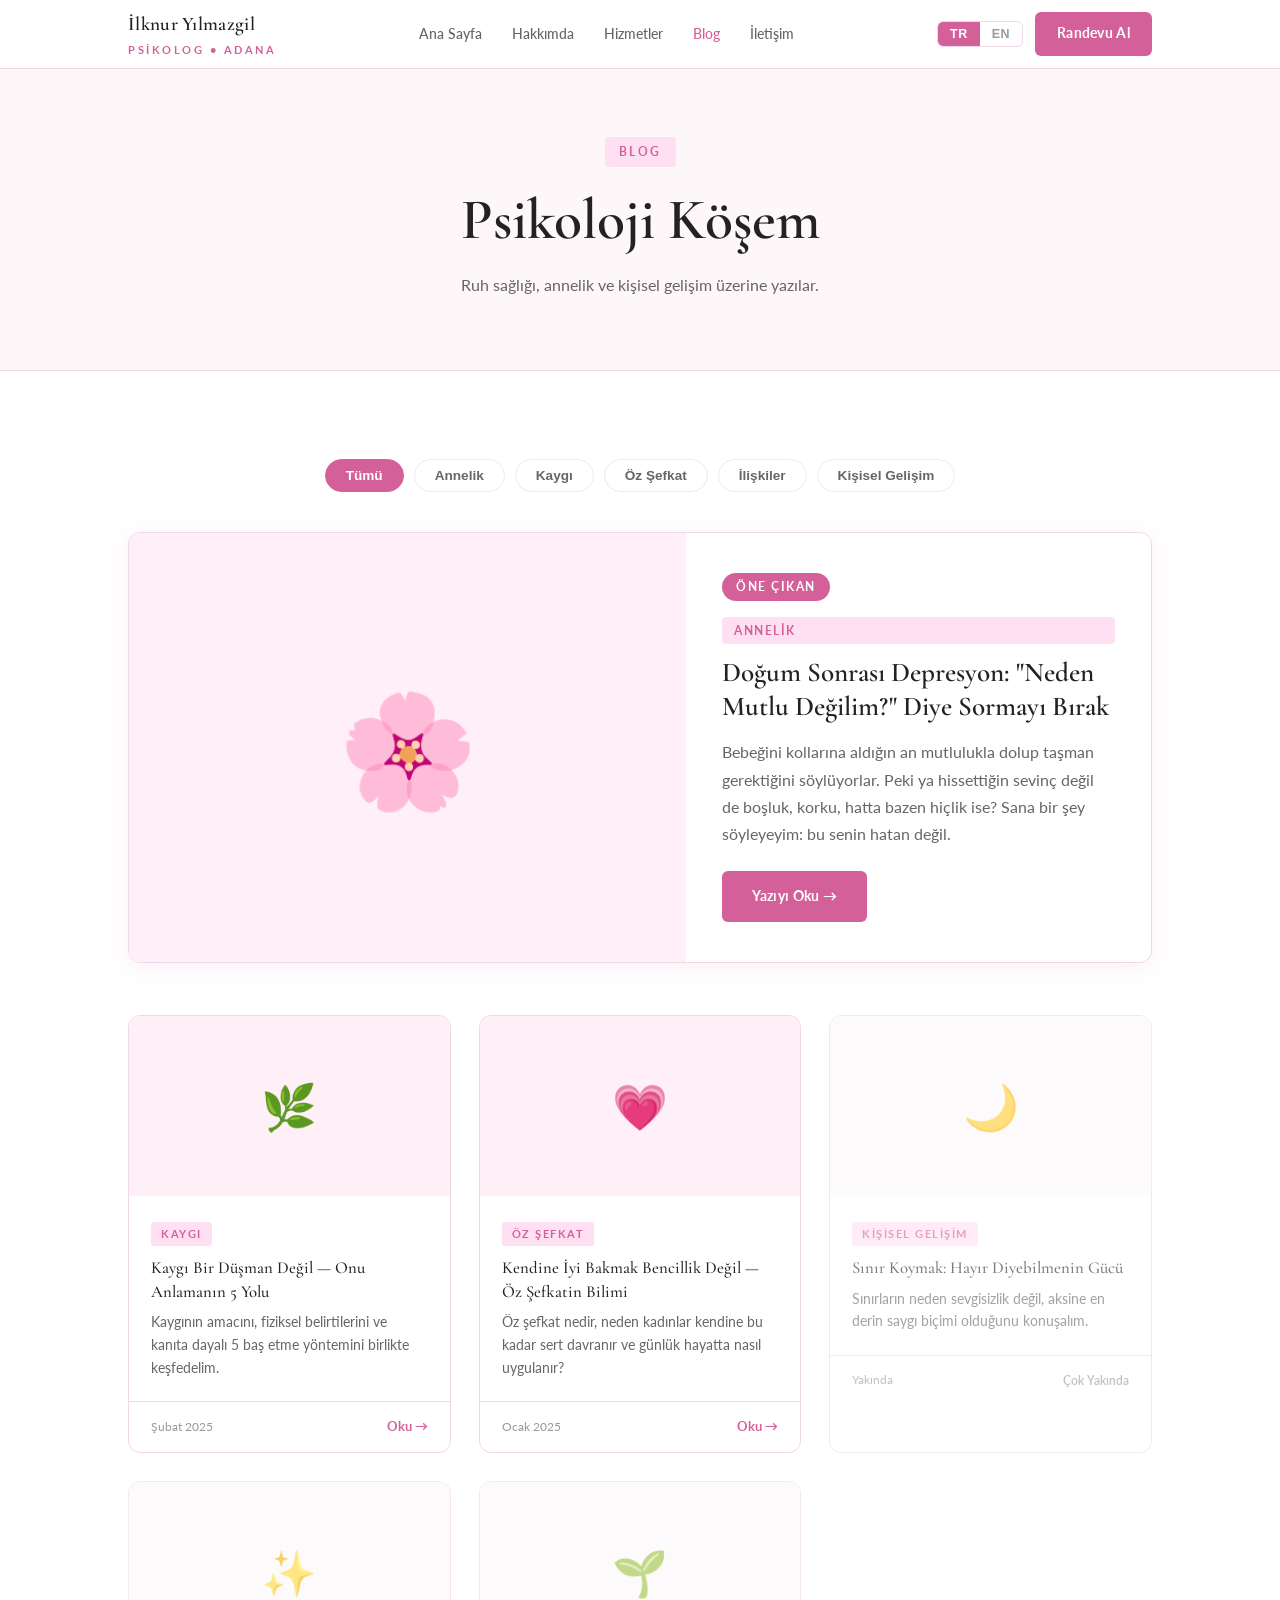
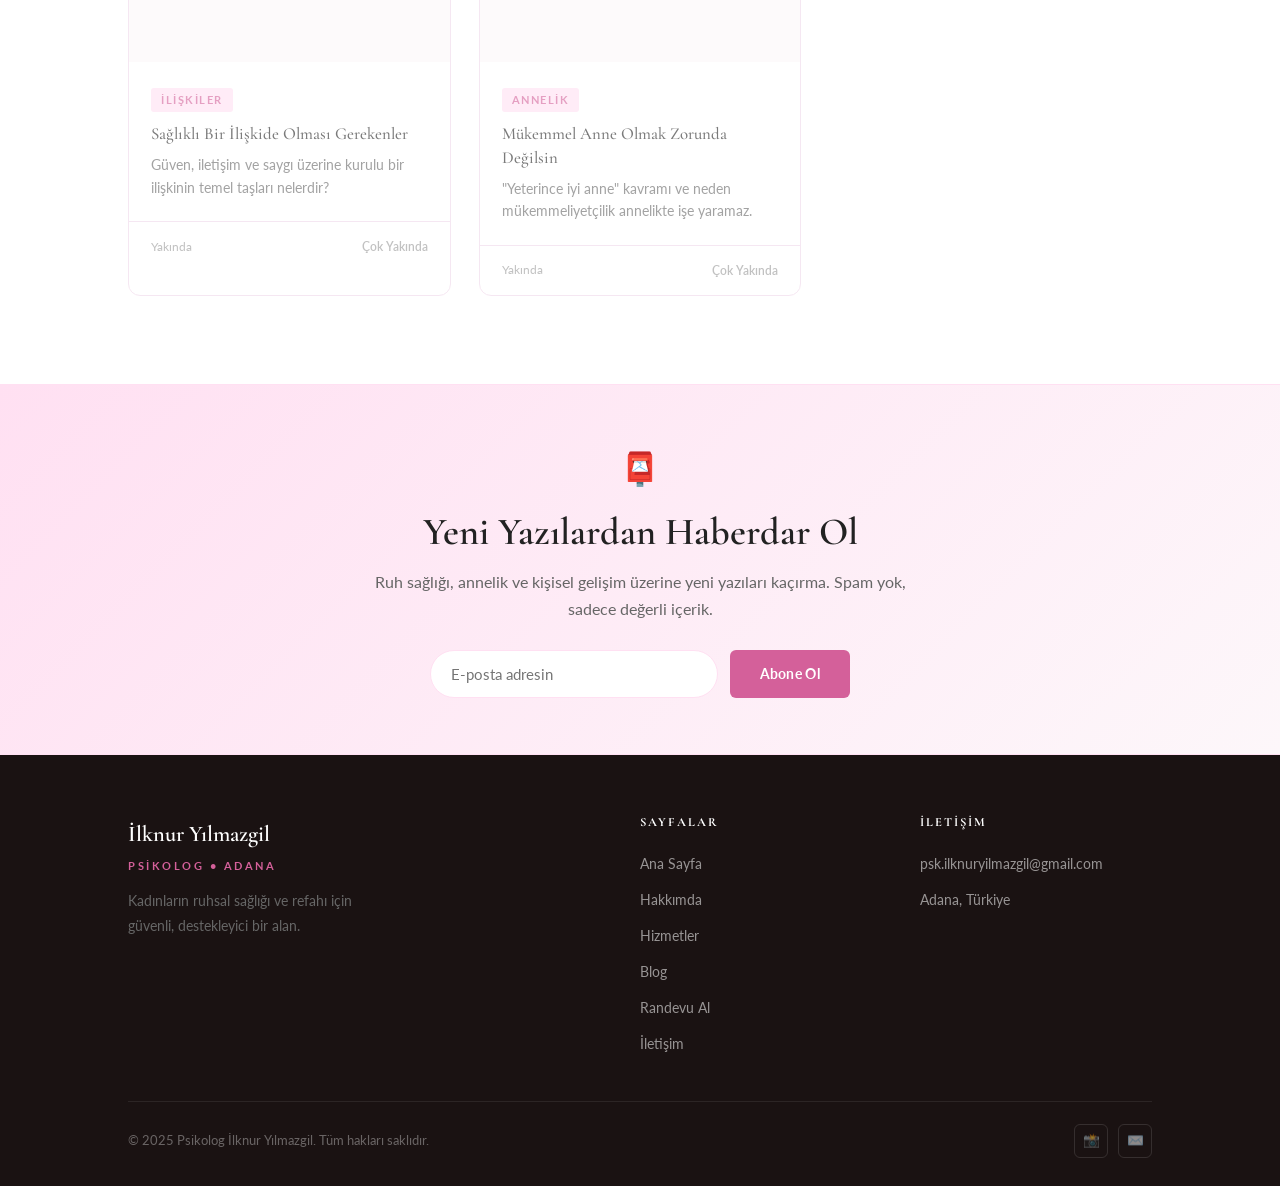
==== commit 2e843c91: "Link blog cards to full post pages, add 3 complete articles" ====
--- a/blog.html
+++ b/blog.html
@@ -167,80 +167,80 @@
       <div class="blog-full-grid">
 
         <!-- Featured post -->
-        <div class="blog-featured-card fade-in">
-          <div class="blog-featured-img">🌸</div>
+        <a href="blog/dogum-sonrasi-depresyon.html" class="blog-featured-card fade-in" style="text-decoration:none;color:inherit;">
+          <div class="blog-featured-img" style="background: var(--rose-bg);">🌸</div>
           <div class="blog-featured-body">
             <span class="featured-label">Öne Çıkan</span>
-            <span class="blog-card-tag" style="display:inline-block;background:var(--rose-light);color:var(--rose-dark);font-size:0.72rem;font-weight:700;letter-spacing:1.5px;text-transform:uppercase;padding:4px 12px;border-radius:50px;margin-bottom:12px;" data-blog-tag>Annelik</span>
-            <h2 data-blog-title>Doğum Sonrası Dönemdeki Duyguların Normalliği</h2>
-            <p data-blog-excerpt>Bebeğini kollarına aldığında hissettiğin o karmaşık duygular hakkında konuşalım. Hem sevinç hem korku hem de bazen hiçbir şey hissedememe...</p>
-            <a href="#" class="btn btn-primary" style="align-self: flex-start;" data-i18n="blog_section.read_more">Oku →</a>
-          </div>
-        </div>
+            <span style="display:inline-block;background:var(--rose-light);color:var(--rose-dark);font-size:0.72rem;font-weight:700;letter-spacing:1.5px;text-transform:uppercase;padding:4px 12px;border-radius:4px;margin-bottom:12px;">Annelik</span>
+            <h2>Doğum Sonrası Depresyon: "Neden Mutlu Değilim?" Diye Sormayı Bırak</h2>
+            <p>Bebeğini kollarına aldığın an mutlulukla dolup taşman gerektiğini söylüyorlar. Peki ya hissettiğin sevinç değil de boşluk, korku, hatta bazen hiçlik ise? Sana bir şey söyleyeyim: bu senin hatan değil.</p>
+            <span class="btn btn-primary" style="align-self: flex-start;">Yazıyı Oku →</span>
+          </div>
+        </a>
 
         <!-- Regular posts -->
-        <div class="blog-card fade-in" data-blog-post="1">
-          <div class="blog-card-img">🌿</div>
-          <div class="blog-card-body">
-            <span class="blog-card-tag" data-blog-tag>Kaygı</span>
-            <h3 data-blog-title>Kaygıyla Baş Etmenin 5 Etkili Yolu</h3>
-            <p data-blog-excerpt>Günlük hayatında kaygıyı azaltmak için pratik ve kanıta dayalı stratejiler.</p>
-          </div>
-          <div class="blog-card-footer">
-            <span class="blog-date" data-blog-date>Şubat 2025</span>
-            <a href="#" class="read-more" data-i18n="blog_section.read_more">Oku →</a>
-          </div>
-        </div>
-
-        <div class="blog-card fade-in" data-blog-post="2">
-          <div class="blog-card-img">💗</div>
-          <div class="blog-card-body">
-            <span class="blog-card-tag" data-blog-tag>Öz Şefkat</span>
-            <h3 data-blog-title>Kendine İyi Bakmak Bencillik Değil</h3>
-            <p data-blog-excerpt>Neden öz bakım lüks değil, zorunluluktur? Bunu birlikte düşünelim.</p>
-          </div>
-          <div class="blog-card-footer">
-            <span class="blog-date" data-blog-date>Ocak 2025</span>
-            <a href="#" class="read-more" data-i18n="blog_section.read_more">Oku →</a>
-          </div>
-        </div>
-
-        <div class="blog-card fade-in">
-          <div class="blog-card-img">🌙</div>
+        <a href="blog/kaygiyla-bas-etme.html" class="blog-card fade-in" style="text-decoration:none;color:inherit;">
+          <div class="blog-card-img" style="background: var(--rose-bg);">🌿</div>
+          <div class="blog-card-body">
+            <span class="blog-card-tag">Kaygı</span>
+            <h3>Kaygı Bir Düşman Değil — Onu Anlamanın 5 Yolu</h3>
+            <p>Kaygının amacını, fiziksel belirtilerini ve kanıta dayalı 5 baş etme yöntemini birlikte keşfedelim.</p>
+          </div>
+          <div class="blog-card-footer">
+            <span class="blog-date">Şubat 2025</span>
+            <span class="read-more">Oku →</span>
+          </div>
+        </a>
+
+        <a href="blog/oz-sefkat.html" class="blog-card fade-in" style="text-decoration:none;color:inherit;">
+          <div class="blog-card-img" style="background: var(--rose-bg);">💗</div>
+          <div class="blog-card-body">
+            <span class="blog-card-tag">Öz Şefkat</span>
+            <h3>Kendine İyi Bakmak Bencillik Değil — Öz Şefkatin Bilimi</h3>
+            <p>Öz şefkat nedir, neden kadınlar kendine bu kadar sert davranır ve günlük hayatta nasıl uygulanır?</p>
+          </div>
+          <div class="blog-card-footer">
+            <span class="blog-date">Ocak 2025</span>
+            <span class="read-more">Oku →</span>
+          </div>
+        </a>
+
+        <div class="blog-card fade-in" style="opacity: 0.6; cursor: default;">
+          <div class="blog-card-img" style="background: var(--cream);">🌙</div>
           <div class="blog-card-body">
             <span class="blog-card-tag">Kişisel Gelişim</span>
             <h3>Sınır Koymak: Hayır Diyebilmenin Gücü</h3>
             <p>Sınırların neden sevgisizlik değil, aksine en derin saygı biçimi olduğunu konuşalım.</p>
           </div>
           <div class="blog-card-footer">
-            <span class="blog-date">Aralık 2024</span>
-            <a href="#" class="read-more">Oku →</a>
-          </div>
-        </div>
-
-        <div class="blog-card fade-in">
-          <div class="blog-card-img">✨</div>
+            <span class="blog-date">Yakında</span>
+            <span style="font-size:0.78rem;color:var(--text-muted);font-weight:600;">Çok Yakında</span>
+          </div>
+        </div>
+
+        <div class="blog-card fade-in" style="opacity: 0.6; cursor: default;">
+          <div class="blog-card-img" style="background: var(--cream);">✨</div>
           <div class="blog-card-body">
             <span class="blog-card-tag">İlişkiler</span>
             <h3>Sağlıklı Bir İlişkide Olması Gerekenler</h3>
             <p>Güven, iletişim ve saygı üzerine kurulu bir ilişkinin temel taşları nelerdir?</p>
           </div>
           <div class="blog-card-footer">
-            <span class="blog-date">Kasım 2024</span>
-            <a href="#" class="read-more">Oku →</a>
-          </div>
-        </div>
-
-        <div class="blog-card fade-in">
-          <div class="blog-card-img">🌱</div>
+            <span class="blog-date">Yakında</span>
+            <span style="font-size:0.78rem;color:var(--text-muted);font-weight:600;">Çok Yakında</span>
+          </div>
+        </div>
+
+        <div class="blog-card fade-in" style="opacity: 0.6; cursor: default;">
+          <div class="blog-card-img" style="background: var(--cream);">🌱</div>
           <div class="blog-card-body">
             <span class="blog-card-tag">Annelik</span>
             <h3>Mükemmel Anne Olmak Zorunda Değilsin</h3>
             <p>"Yeterince iyi anne" kavramı ve neden mükemmeliyetçilik annelikte işe yaramaz.</p>
           </div>
           <div class="blog-card-footer">
-            <span class="blog-date">Ekim 2024</span>
-            <a href="#" class="read-more">Oku →</a>
+            <span class="blog-date">Yakında</span>
+            <span style="font-size:0.78rem;color:var(--text-muted);font-weight:600;">Çok Yakında</span>
           </div>
         </div>
 
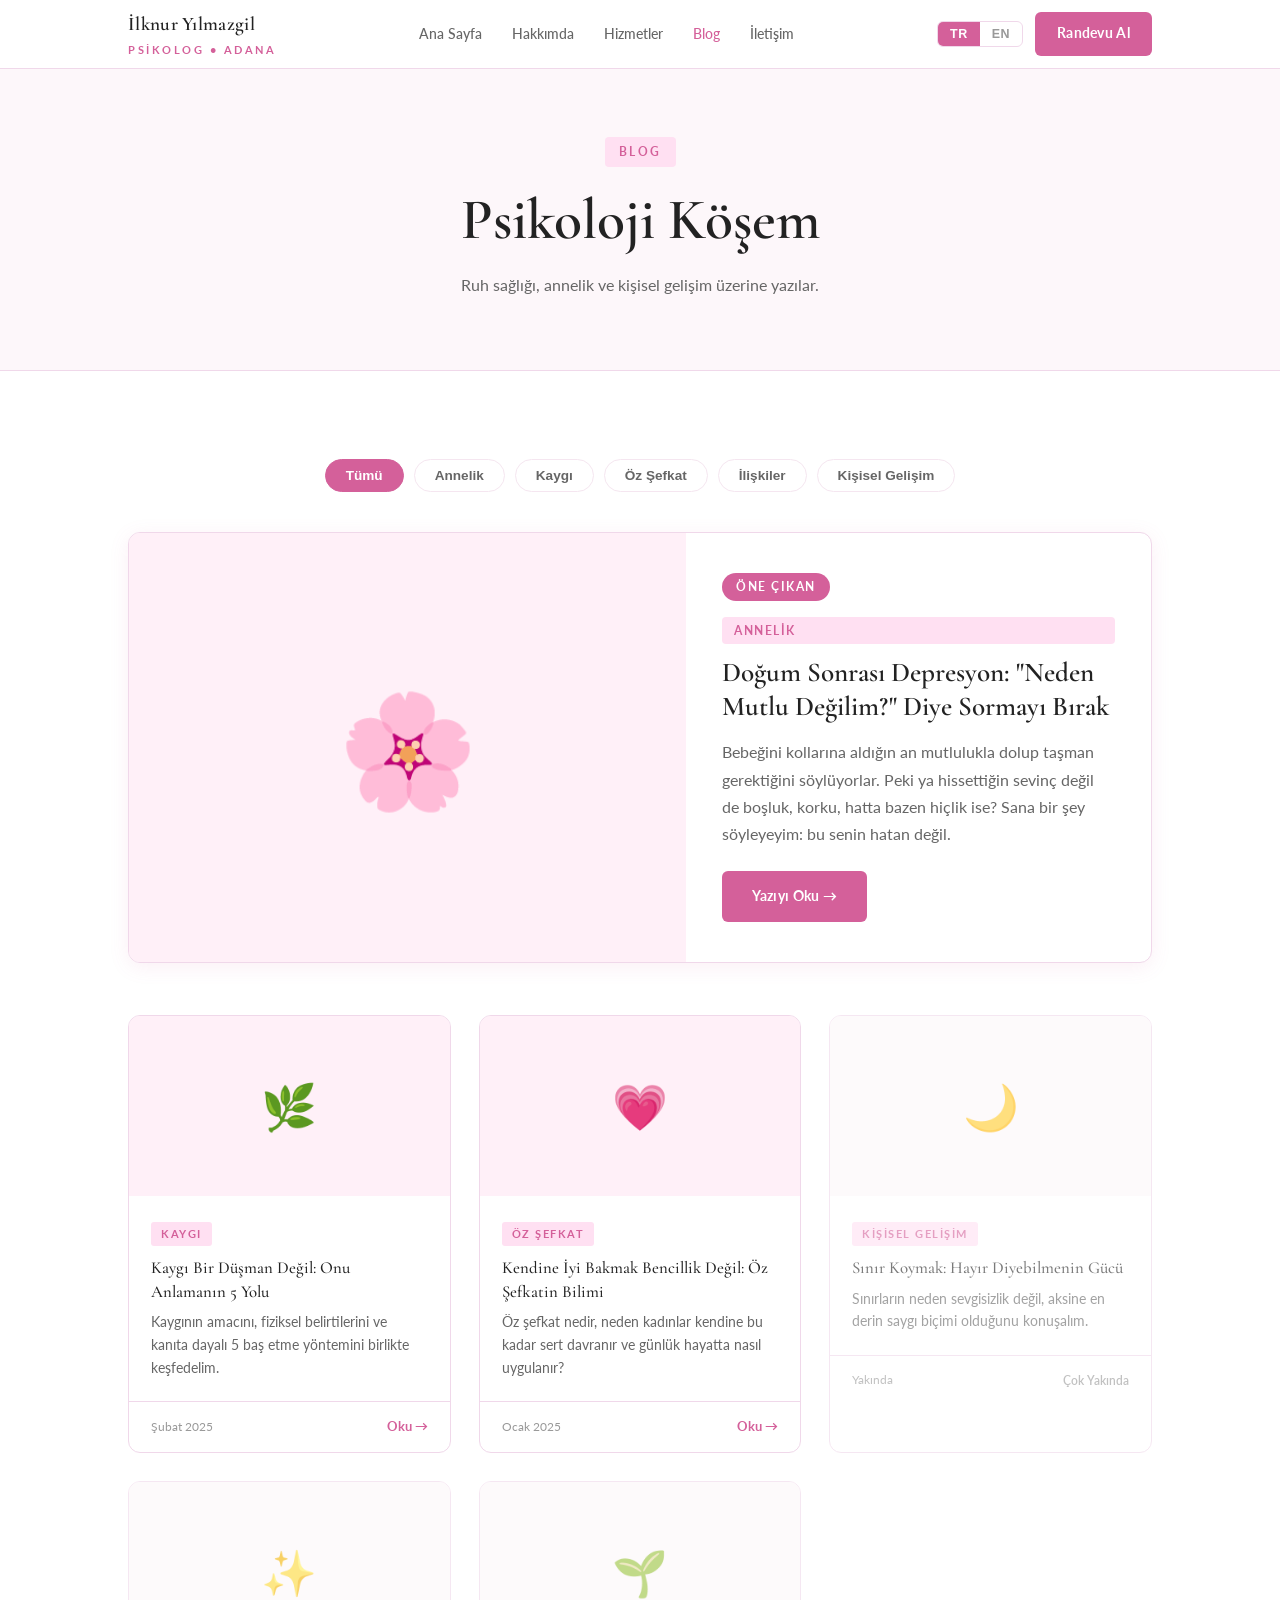
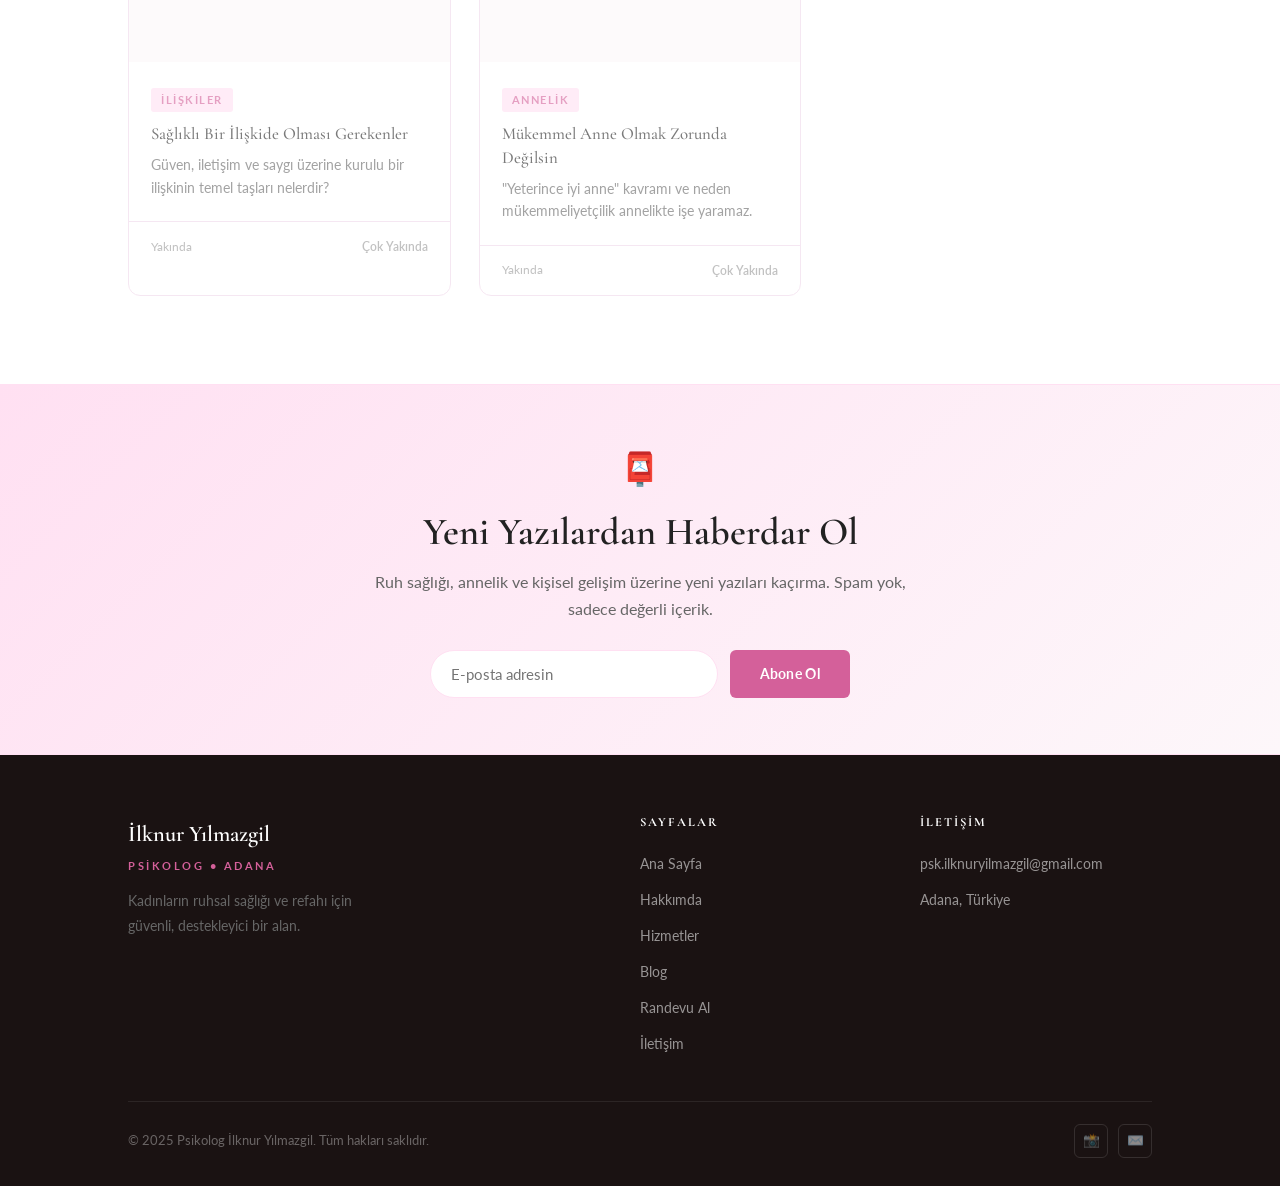
==== commit 13190465: "Fix em dash in blog card titles" ====
--- a/blog.html
+++ b/blog.html
@@ -183,7 +183,7 @@
           <div class="blog-card-img" style="background: var(--rose-bg);">🌿</div>
           <div class="blog-card-body">
             <span class="blog-card-tag">Kaygı</span>
-            <h3>Kaygı Bir Düşman Değil — Onu Anlamanın 5 Yolu</h3>
+            <h3>Kaygı Bir Düşman Değil: Onu Anlamanın 5 Yolu</h3>
             <p>Kaygının amacını, fiziksel belirtilerini ve kanıta dayalı 5 baş etme yöntemini birlikte keşfedelim.</p>
           </div>
           <div class="blog-card-footer">
@@ -196,7 +196,7 @@
           <div class="blog-card-img" style="background: var(--rose-bg);">💗</div>
           <div class="blog-card-body">
             <span class="blog-card-tag">Öz Şefkat</span>
-            <h3>Kendine İyi Bakmak Bencillik Değil — Öz Şefkatin Bilimi</h3>
+            <h3>Kendine İyi Bakmak Bencillik Değil: Öz Şefkatin Bilimi</h3>
             <p>Öz şefkat nedir, neden kadınlar kendine bu kadar sert davranır ve günlük hayatta nasıl uygulanır?</p>
           </div>
           <div class="blog-card-footer">
